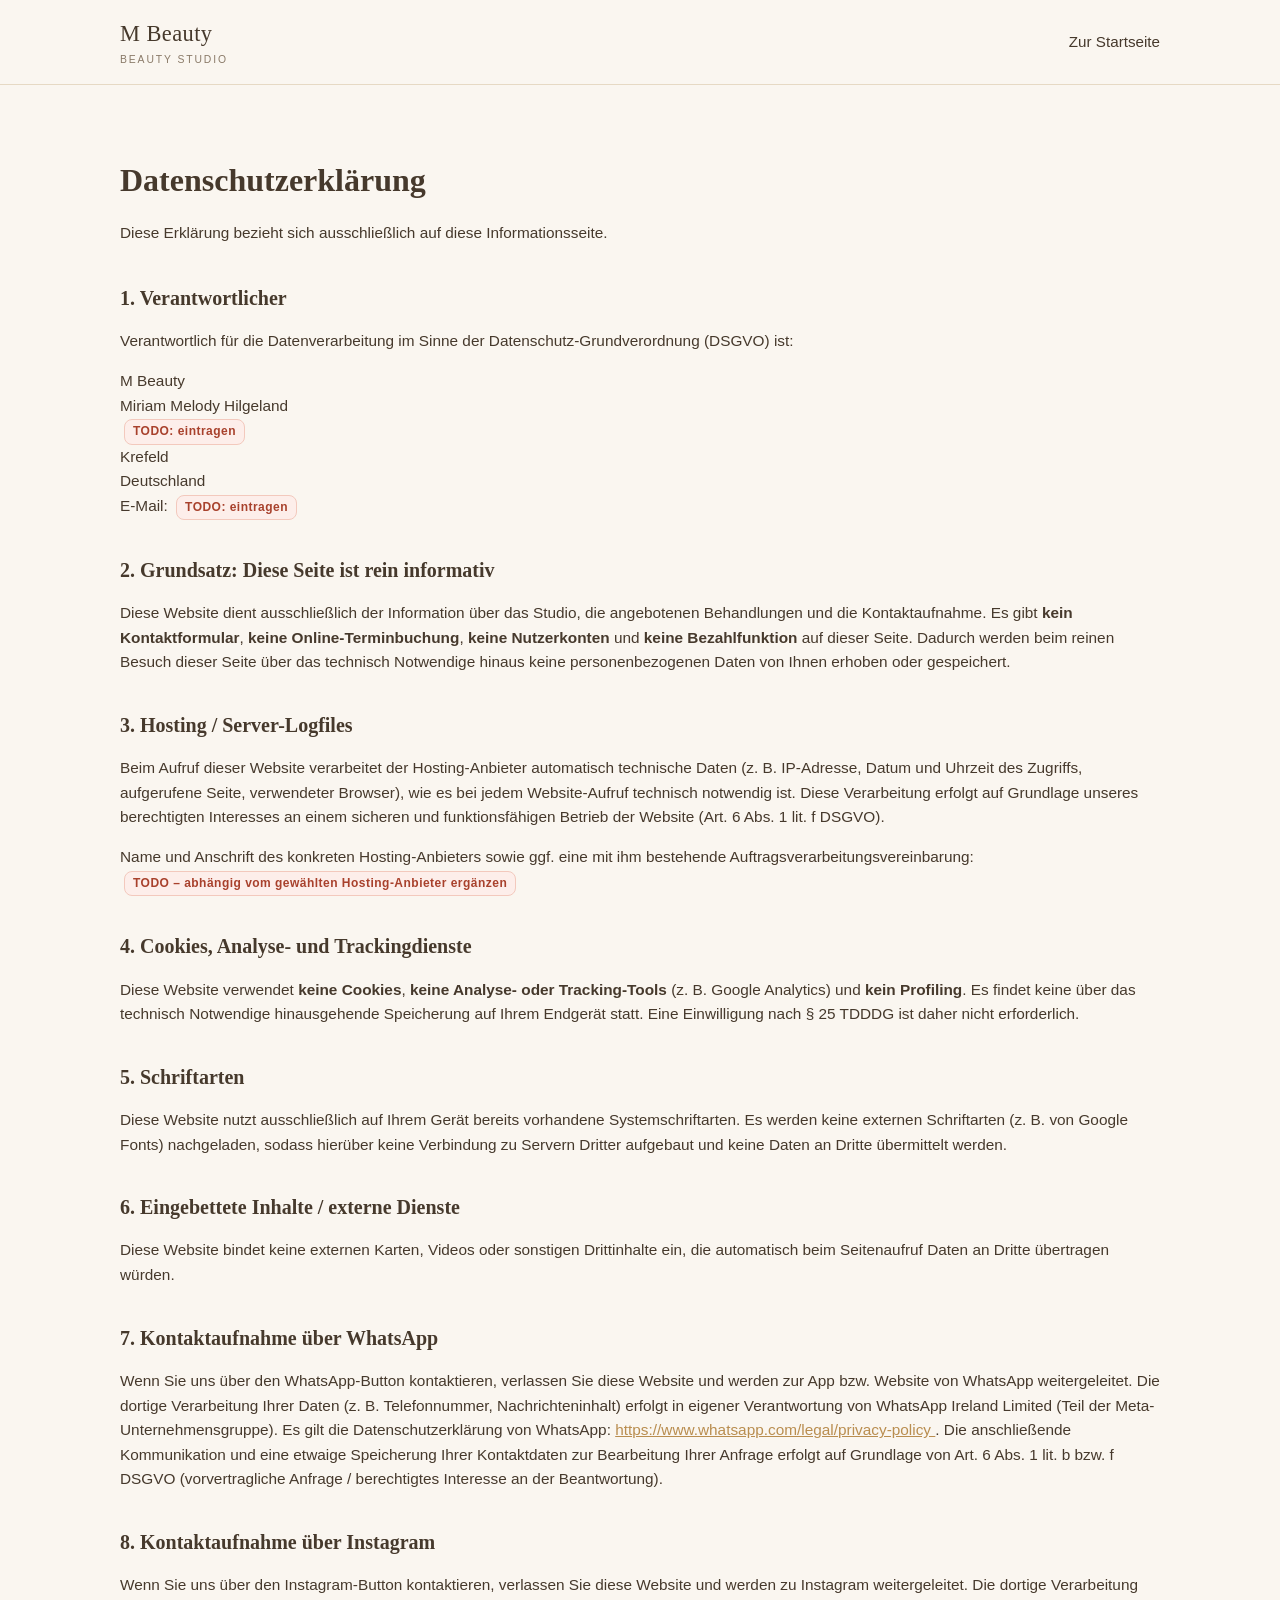
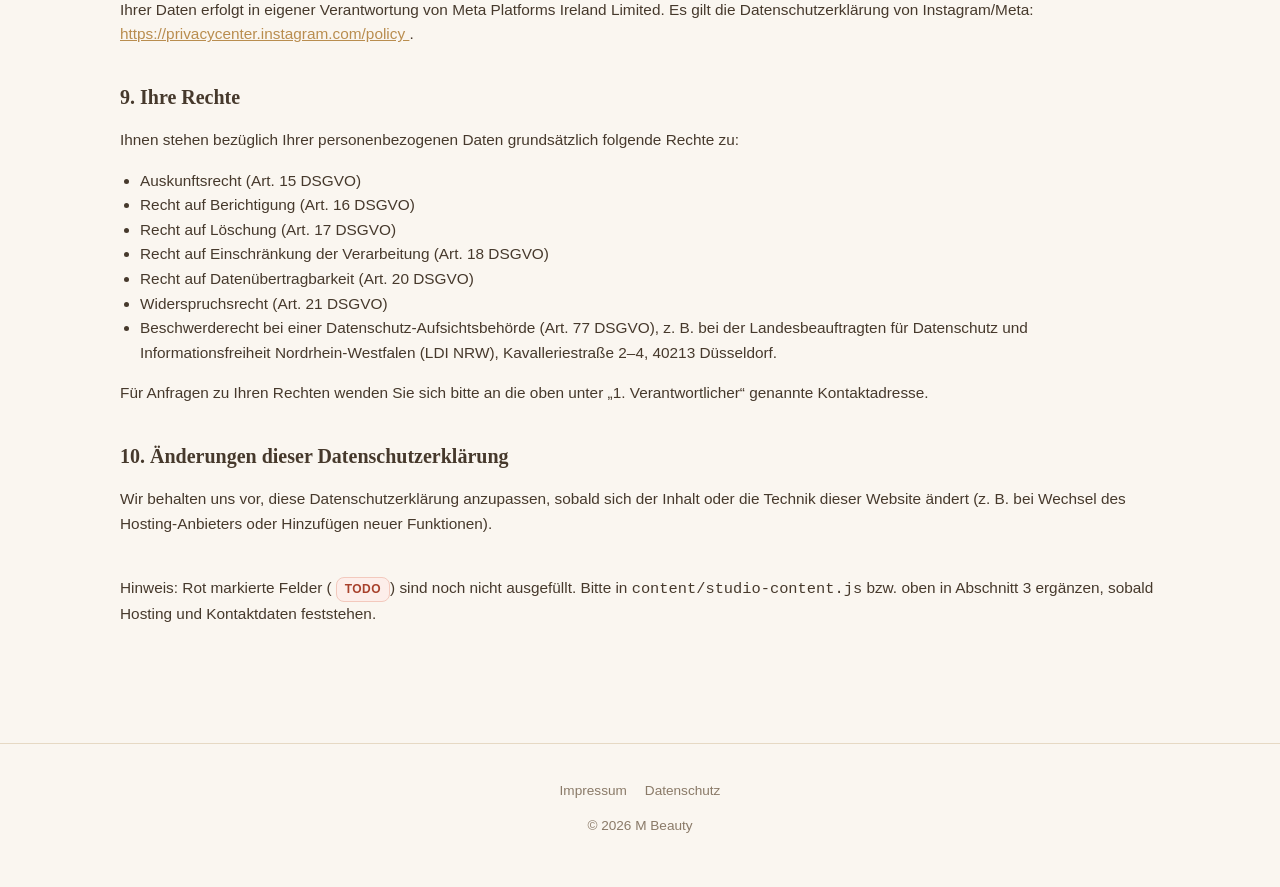
==== website/datenschutz.html @ 65e5f751 "Add standalone M Beauty information website Static, dependency-free HTML/CSS/JS site under website/:" ====
<!doctype html>
<html lang="de">
  <head>
    <meta charset="UTF-8" />
    <meta name="viewport" content="width=device-width, initial-scale=1" />
    <link
      rel="icon"
      href="data:image/svg+xml,%3Csvg xmlns='http://www.w3.org/2000/svg' viewBox='0 0 64 64'%3E%3Crect width='64' height='64' rx='14' fill='%23FAF6F0'/%3E%3Ctext x='32' y='45' font-family='Georgia,serif' font-size='36' text-anchor='middle' fill='%23B98D4F'%3EM%3C/text%3E%3C/svg%3E"
    />
    <title>Datenschutz – {{studio_name}}</title>
    <meta name="robots" content="index, follow" />
    <link rel="stylesheet" href="css/style.css" />
  </head>
  <body>
    <header class="site-header">
      <nav class="nav container">
        <a href="index.html#top" class="brand">
          <span data-studio-name>M Beauty</span>
          <span class="brand-slogan" data-studio-slogan>Beauty Studio</span>
        </a>
        <ul
          class="nav-links"
          style="display: flex; position: static; border: none; padding: 0"
        >
          <li><a href="index.html">Zur Startseite</a></li>
        </ul>
      </nav>
    </header>

    <main class="legal-page container">
      <h1>Datenschutzerklärung</h1>
      <p class="legal-updated">
        Diese Erklärung bezieht sich ausschließlich auf diese Informationsseite.
      </p>

      <h2>1. Verantwortlicher</h2>
      <p>
        Verantwortlich für die Datenverarbeitung im Sinne der
        Datenschutz-Grundverordnung (DSGVO) ist:
      </p>
      <p>
        <span data-legal-studio-name>M Beauty</span><br />
        <span data-legal-owner>Miriam Melody Hilgeland</span><br />
        <span data-legal-address-line1></span><br />
        <span data-legal-address-line2></span><br />
        <span data-legal-country>Deutschland</span><br />
        E-Mail: <a data-legal-email-link href="#">—</a>
      </p>

      <h2>2. Grundsatz: Diese Seite ist rein informativ</h2>
      <p>
        Diese Website dient ausschließlich der Information über das Studio, die
        angebotenen Behandlungen und die Kontaktaufnahme. Es gibt
        <strong>kein Kontaktformular</strong>,
        <strong>keine Online-Terminbuchung</strong>,
        <strong>keine Nutzerkonten</strong> und
        <strong>keine Bezahlfunktion</strong> auf dieser Seite. Dadurch werden
        beim reinen Besuch dieser Seite über das technisch Notwendige hinaus
        keine personenbezogenen Daten von Ihnen erhoben oder gespeichert.
      </p>

      <h2>3. Hosting / Server-Logfiles</h2>
      <p>
        Beim Aufruf dieser Website verarbeitet der Hosting-Anbieter automatisch
        technische Daten (z. B. IP-Adresse, Datum und Uhrzeit des Zugriffs,
        aufgerufene Seite, verwendeter Browser), wie es bei jedem Website-Aufruf
        technisch notwendig ist. Diese Verarbeitung erfolgt auf Grundlage
        unseres berechtigten Interesses an einem sicheren und funktionsfähigen
        Betrieb der Website (Art. 6 Abs. 1 lit. f DSGVO).
      </p>
      <p>
        Name und Anschrift des konkreten Hosting-Anbieters sowie ggf. eine mit
        ihm bestehende Auftragsverarbeitungsvereinbarung:
        <span class="todo-flag"
          >TODO – abhängig vom gewählten Hosting-Anbieter ergänzen</span
        >
      </p>

      <h2>4. Cookies, Analyse- und Trackingdienste</h2>
      <p>
        Diese Website verwendet <strong>keine Cookies</strong>,
        <strong>keine Analyse- oder Tracking-Tools</strong> (z. B. Google
        Analytics) und <strong>kein Profiling</strong>. Es findet keine über das
        technisch Notwendige hinausgehende Speicherung auf Ihrem Endgerät statt.
        Eine Einwilligung nach § 25 TDDDG ist daher nicht erforderlich.
      </p>

      <h2>5. Schriftarten</h2>
      <p>
        Diese Website nutzt ausschließlich auf Ihrem Gerät bereits vorhandene
        Systemschriftarten. Es werden keine externen Schriftarten (z. B. von
        Google Fonts) nachgeladen, sodass hierüber keine Verbindung zu Servern
        Dritter aufgebaut und keine Daten an Dritte übermittelt werden.
      </p>

      <h2>6. Eingebettete Inhalte / externe Dienste</h2>
      <p>
        Diese Website bindet keine externen Karten, Videos oder sonstigen
        Drittinhalte ein, die automatisch beim Seitenaufruf Daten an Dritte
        übertragen würden.
      </p>

      <h2>7. Kontaktaufnahme über WhatsApp</h2>
      <p>
        Wenn Sie uns über den WhatsApp-Button kontaktieren, verlassen Sie diese
        Website und werden zur App bzw. Website von WhatsApp weitergeleitet. Die
        dortige Verarbeitung Ihrer Daten (z. B. Telefonnummer,
        Nachrichteninhalt) erfolgt in eigener Verantwortung von WhatsApp Ireland
        Limited (Teil der Meta-Unternehmensgruppe). Es gilt die
        Datenschutzerklärung von WhatsApp:
        <a
          href="https://www.whatsapp.com/legal/privacy-policy"
          target="_blank"
          rel="noreferrer"
        >
          https://www.whatsapp.com/legal/privacy-policy </a
        >. Die anschließende Kommunikation und eine etwaige Speicherung Ihrer
        Kontaktdaten zur Bearbeitung Ihrer Anfrage erfolgt auf Grundlage von
        Art. 6 Abs. 1 lit. b bzw. f DSGVO (vorvertragliche Anfrage /
        berechtigtes Interesse an der Beantwortung).
      </p>

      <h2>8. Kontaktaufnahme über Instagram</h2>
      <p>
        Wenn Sie uns über den Instagram-Button kontaktieren, verlassen Sie diese
        Website und werden zu Instagram weitergeleitet. Die dortige Verarbeitung
        Ihrer Daten erfolgt in eigener Verantwortung von Meta Platforms Ireland
        Limited. Es gilt die Datenschutzerklärung von Instagram/Meta:
        <a
          href="https://privacycenter.instagram.com/policy"
          target="_blank"
          rel="noreferrer"
        >
          https://privacycenter.instagram.com/policy </a
        >.
      </p>

      <h2>9. Ihre Rechte</h2>
      <p>
        Ihnen stehen bezüglich Ihrer personenbezogenen Daten grundsätzlich
        folgende Rechte zu:
      </p>
      <ul>
        <li>Auskunftsrecht (Art. 15 DSGVO)</li>
        <li>Recht auf Berichtigung (Art. 16 DSGVO)</li>
        <li>Recht auf Löschung (Art. 17 DSGVO)</li>
        <li>Recht auf Einschränkung der Verarbeitung (Art. 18 DSGVO)</li>
        <li>Recht auf Datenübertragbarkeit (Art. 20 DSGVO)</li>
        <li>Widerspruchsrecht (Art. 21 DSGVO)</li>
        <li>
          Beschwerderecht bei einer Datenschutz-Aufsichtsbehörde (Art. 77
          DSGVO), z. B. bei der Landesbeauftragten für Datenschutz und
          Informationsfreiheit Nordrhein-Westfalen (LDI NRW), Kavalleriestraße
          2–4, 40213 Düsseldorf.
        </li>
      </ul>
      <p>
        Für Anfragen zu Ihren Rechten wenden Sie sich bitte an die oben unter
        „1. Verantwortlicher“ genannte Kontaktadresse.
      </p>

      <h2>10. Änderungen dieser Datenschutzerklärung</h2>
      <p>
        Wir behalten uns vor, diese Datenschutzerklärung anzupassen, sobald sich
        der Inhalt oder die Technik dieser Website ändert (z. B. bei Wechsel des
        Hosting-Anbieters oder Hinzufügen neuer Funktionen).
      </p>

      <p class="legal-updated" style="margin-top: 40px">
        Hinweis: Rot markierte Felder (<span class="todo-flag">TODO</span>) sind
        noch nicht ausgefüllt. Bitte in
        <code>content/studio-content.js</code> bzw. oben in Abschnitt 3
        ergänzen, sobald Hosting und Kontaktdaten feststehen.
      </p>
    </main>

    <footer class="site-footer">
      <div class="container">
        <div class="footer-links">
          <a href="impressum.html">Impressum</a>
          <a href="datenschutz.html">Datenschutz</a>
        </div>
        <p>
          &copy; <span data-year>2026</span>
          <span data-studio-name>M Beauty</span>
        </p>
      </div>
    </footer>

    <script src="content/studio-content.js"></script>
    <script src="js/legal.js"></script>
  </body>
</html>
---- website/css/style.css ----
/* =================================================================
   M Beauty – Stylesheet
   Farbwelt: Soft Luxury – Beige, Sand, Kaschmir, Ivory, Eiche,
   dezentes Champagne/Roségold, sehr sparsames Soft Sea Blue.
   Keine externen Schriftarten (Datenschutz: keine Google Fonts).
   ================================================================= */

[hidden] {
  display: none !important;
}

:root {
  --color-bg: #faf6f0; /* Ivory / Warm White */
  --color-bg-alt: #f2e9dc; /* Sand */
  --color-card: #ffffff;
  --color-text: #46392c; /* Eiche (dunkles Holzbraun) */
  --color-text-muted: #8a7a68;
  --color-border: #e6d9c4;
  --color-accent: #b98d4f; /* Champagne / dezentes Gold */
  --color-accent-soft: #e9dcc4; /* Kaschmir */
  --color-rose: #c9a3a0; /* dezentes Roségold / Dusty Rose */
  --color-seablue: #a7c2c6; /* sehr dezentes Soft Sea Blue */
  --color-whatsapp: #3fa16d;
  --font-heading:
    Georgia, "Iowan Old Style", "Palatino Linotype", "Times New Roman", serif;
  --font-body:
    -apple-system, BlinkMacSystemFont, "Segoe UI", Roboto, "Helvetica Neue",
    Arial, sans-serif;
  --radius: 14px;
  --shadow: 0 10px 30px rgba(70, 57, 44, 0.08);
}

* {
  box-sizing: border-box;
}

html {
  scroll-behavior: smooth;
}

body {
  margin: 0;
  background: var(--color-bg);
  color: var(--color-text);
  font-family: var(--font-body);
  line-height: 1.6;
  -webkit-font-smoothing: antialiased;
}

img {
  max-width: 100%;
  display: block;
}

a {
  color: var(--color-accent);
}

.container {
  max-width: 1040px;
  margin: 0 auto;
  padding: 0 20px;
}

/* ---------- Header / Nav ---------- */
.site-header {
  position: sticky;
  top: 0;
  z-index: 50;
  background: rgba(250, 246, 240, 0.92);
  backdrop-filter: saturate(140%) blur(6px);
  border-bottom: 1px solid var(--color-border);
}

.nav {
  display: flex;
  align-items: center;
  justify-content: space-between;
  padding: 16px 0;
}

.brand {
  font-family: var(--font-heading);
  font-size: 1.4rem;
  letter-spacing: 0.02em;
  color: var(--color-text);
  text-decoration: none;
}

.brand-slogan {
  display: block;
  font-family: var(--font-body);
  font-size: 0.65rem;
  letter-spacing: 0.18em;
  text-transform: uppercase;
  color: var(--color-text-muted);
}

.nav-links {
  display: flex;
  gap: 28px;
  list-style: none;
  margin: 0;
  padding: 0;
}

.nav-links a {
  color: var(--color-text);
  text-decoration: none;
  font-size: 0.95rem;
}

.nav-links a:hover {
  color: var(--color-accent);
}

.nav-toggle {
  display: none;
  background: none;
  border: 1px solid var(--color-border);
  border-radius: 8px;
  padding: 8px 10px;
  font-size: 1.1rem;
  cursor: pointer;
  color: var(--color-text);
}

/* ---------- Hero ---------- */
.hero {
  padding: 72px 0 56px;
  text-align: center;
}

.hero-eyebrow {
  font-size: 0.75rem;
  letter-spacing: 0.24em;
  text-transform: uppercase;
  color: var(--color-accent);
  margin-bottom: 14px;
}

.hero h1 {
  font-family: var(--font-heading);
  font-weight: 500;
  font-size: clamp(2.2rem, 5vw, 3.4rem);
  margin: 0 0 18px;
  color: var(--color-text);
}

.hero p {
  max-width: 620px;
  margin: 0 auto 32px;
  color: var(--color-text-muted);
  font-size: 1.05rem;
}

.hero-actions {
  display: flex;
  gap: 14px;
  justify-content: center;
  flex-wrap: wrap;
}

/* ---------- Buttons ---------- */
.btn {
  display: inline-flex;
  align-items: center;
  gap: 8px;
  padding: 13px 26px;
  border-radius: 999px;
  text-decoration: none;
  font-size: 0.95rem;
  font-weight: 600;
  border: 1px solid transparent;
  cursor: pointer;
  transition:
    transform 0.15s ease,
    box-shadow 0.15s ease;
}

.btn:hover {
  transform: translateY(-1px);
}

.btn-whatsapp {
  background: var(--color-whatsapp);
  color: #fff;
}

.btn-instagram {
  background: linear-gradient(135deg, #f5d3a5, #c9a3a0 55%, #a7c2c6);
  color: #3a2f26;
}

.btn-outline {
  background: transparent;
  border-color: var(--color-border);
  color: var(--color-text);
}

/* ---------- Sections ---------- */
section {
  padding: 64px 0;
}

.section-alt {
  background: var(--color-bg-alt);
}

.section-header {
  text-align: center;
  max-width: 640px;
  margin: 0 auto 44px;
}

.section-eyebrow {
  font-size: 0.72rem;
  letter-spacing: 0.22em;
  text-transform: uppercase;
  color: var(--color-accent);
  margin-bottom: 10px;
}

.section-header h2 {
  font-family: var(--font-heading);
  font-weight: 500;
  font-size: clamp(1.7rem, 3.2vw, 2.3rem);
  margin: 0 0 12px;
}

.section-header p {
  color: var(--color-text-muted);
  margin: 0;
}

/* ---------- About ---------- */
.about {
  display: grid;
  grid-template-columns: 1fr;
  gap: 32px;
  align-items: center;
}

.about-card {
  background: var(--color-card);
  border: 1px solid var(--color-border);
  border-radius: var(--radius);
  padding: 34px;
  box-shadow: var(--shadow);
}

.about-card h3 {
  font-family: var(--font-heading);
  font-size: 1.5rem;
  margin: 0 0 6px;
  font-weight: 500;
}

.about-role {
  color: var(--color-accent);
  font-size: 0.85rem;
  letter-spacing: 0.06em;
  text-transform: uppercase;
  margin-bottom: 18px;
}

/* ---------- Treatment categories ---------- */
.category {
  margin-bottom: 52px;
}

.category:last-child {
  margin-bottom: 0;
}

.category-title {
  font-family: var(--font-heading);
  font-size: 1.5rem;
  font-weight: 500;
  margin: 0 0 22px;
  padding-bottom: 10px;
  border-bottom: 1px solid var(--color-border);
}

.treatment-grid {
  display: grid;
  grid-template-columns: repeat(auto-fill, minmax(280px, 1fr));
  gap: 22px;
}

.treatment-card {
  background: var(--color-card);
  border: 1px solid var(--color-border);
  border-radius: var(--radius);
  padding: 26px;
  box-shadow: var(--shadow);
  display: flex;
  flex-direction: column;
  gap: 10px;
}

.treatment-card h4 {
  font-family: var(--font-heading);
  font-size: 1.15rem;
  font-weight: 500;
  margin: 0;
  color: var(--color-text);
}

.treatment-meta {
  display: flex;
  gap: 12px;
  flex-wrap: wrap;
  font-size: 0.85rem;
}

.pill {
  display: inline-block;
  padding: 4px 12px;
  border-radius: 999px;
  background: var(--color-accent-soft);
  color: #5a4626;
  font-size: 0.78rem;
  font-weight: 600;
}

.pill-duration {
  background: transparent;
  border: 1px solid var(--color-border);
  color: var(--color-text-muted);
}

.treatment-desc {
  color: var(--color-text-muted);
  font-size: 0.92rem;
  margin: 0;
}

.treatment-suitable {
  font-size: 0.82rem;
  color: var(--color-text-muted);
  margin-top: auto;
  padding-top: 8px;
  border-top: 1px dashed var(--color-border);
}

.treatment-suitable strong {
  color: var(--color-text);
}

.notice-box {
  background: var(--color-card);
  border: 1px dashed var(--color-border);
  border-radius: var(--radius);
  padding: 22px 26px;
  color: var(--color-text-muted);
  font-size: 0.92rem;
  text-align: center;
}

/* ---------- Contact ---------- */
.contact-grid {
  display: grid;
  grid-template-columns: 1fr;
  gap: 20px;
  max-width: 640px;
  margin: 0 auto;
}

.contact-card {
  background: var(--color-card);
  border: 1px solid var(--color-border);
  border-radius: var(--radius);
  padding: 28px;
  box-shadow: var(--shadow);
  text-align: center;
}

.contact-card p {
  color: var(--color-text-muted);
  margin: 0 0 18px;
}

.opening-hours {
  margin-top: 14px;
  list-style: none;
  padding: 0;
  color: var(--color-text-muted);
  font-size: 0.92rem;
}

.opening-hours li {
  display: flex;
  justify-content: space-between;
  padding: 6px 0;
  border-bottom: 1px solid var(--color-border);
}

.opening-hours li:last-child {
  border-bottom: none;
}

/* ---------- Footer ---------- */
.site-footer {
  border-top: 1px solid var(--color-border);
  padding: 36px 0;
  text-align: center;
  color: var(--color-text-muted);
  font-size: 0.85rem;
}

.footer-links {
  display: flex;
  gap: 18px;
  justify-content: center;
  flex-wrap: wrap;
  margin-bottom: 12px;
}

.footer-links a {
  color: var(--color-text-muted);
  text-decoration: none;
}

.footer-links a:hover {
  color: var(--color-accent);
}

/* ---------- Sticky contact bar (mobile) ---------- */
.sticky-contact {
  position: fixed;
  bottom: 0;
  left: 0;
  right: 0;
  z-index: 60;
  display: none;
  gap: 10px;
  padding: 10px 14px calc(10px + env(safe-area-inset-bottom));
  background: rgba(250, 246, 240, 0.96);
  border-top: 1px solid var(--color-border);
  backdrop-filter: blur(6px);
}

.sticky-contact .btn {
  flex: 1;
  justify-content: center;
  padding: 12px 14px;
}

/* ---------- Legal pages ---------- */
.legal-page {
  padding: 48px 0 80px;
}

.legal-page h1 {
  font-family: var(--font-heading);
  font-size: 2rem;
  margin-bottom: 8px;
}

.legal-updated {
  color: var(--color-text-muted);
  font-size: 0.85rem;
  margin-bottom: 36px;
}

.legal-page h2 {
  font-family: var(--font-heading);
  font-size: 1.25rem;
  margin-top: 34px;
  margin-bottom: 10px;
}

.legal-page p,
.legal-page li {
  color: var(--color-text);
  font-size: 0.96rem;
}

.legal-page ul {
  padding-left: 20px;
}

.todo-flag {
  display: inline-block;
  background: #fdeeea;
  color: #a8412c;
  border: 1px solid #f3c9bd;
  border-radius: 8px;
  padding: 2px 8px;
  font-size: 0.75rem;
  font-weight: 700;
  letter-spacing: 0.04em;
  margin-left: 4px;
}

/* ---------- Responsive ---------- */
@media (min-width: 720px) {
  .about {
    grid-template-columns: 1.1fr 1fr;
  }
}

@media (max-width: 720px) {
  .nav-links {
    position: absolute;
    top: 100%;
    left: 0;
    right: 0;
    background: var(--color-bg);
    border-bottom: 1px solid var(--color-border);
    flex-direction: column;
    align-items: center;
    padding: 18px 0;
    display: none;
    gap: 18px;
  }

  .nav-links.open {
    display: flex;
  }

  .nav-toggle {
    display: inline-flex;
  }

  .sticky-contact {
    display: flex;
  }

  body.has-sticky-contact {
    padding-bottom: 76px;
  }
}

/* ---------- Dark mode ---------- */
@media (prefers-color-scheme: dark) {
  :root {
    --color-bg: #1d1712;
    --color-bg-alt: #241c15;
    --color-card: #2a2119;
    --color-text: #f1e6d8;
    --color-text-muted: #b8a894;
    --color-border: #3c3025;
    --color-accent: #d8b077;
    --color-accent-soft: #4a3a26;
  }

  .site-header {
    background: rgba(29, 23, 18, 0.92);
  }

  .todo-flag {
    background: #3a231d;
    color: #f3a68f;
    border-color: #5a2f26;
  }
}
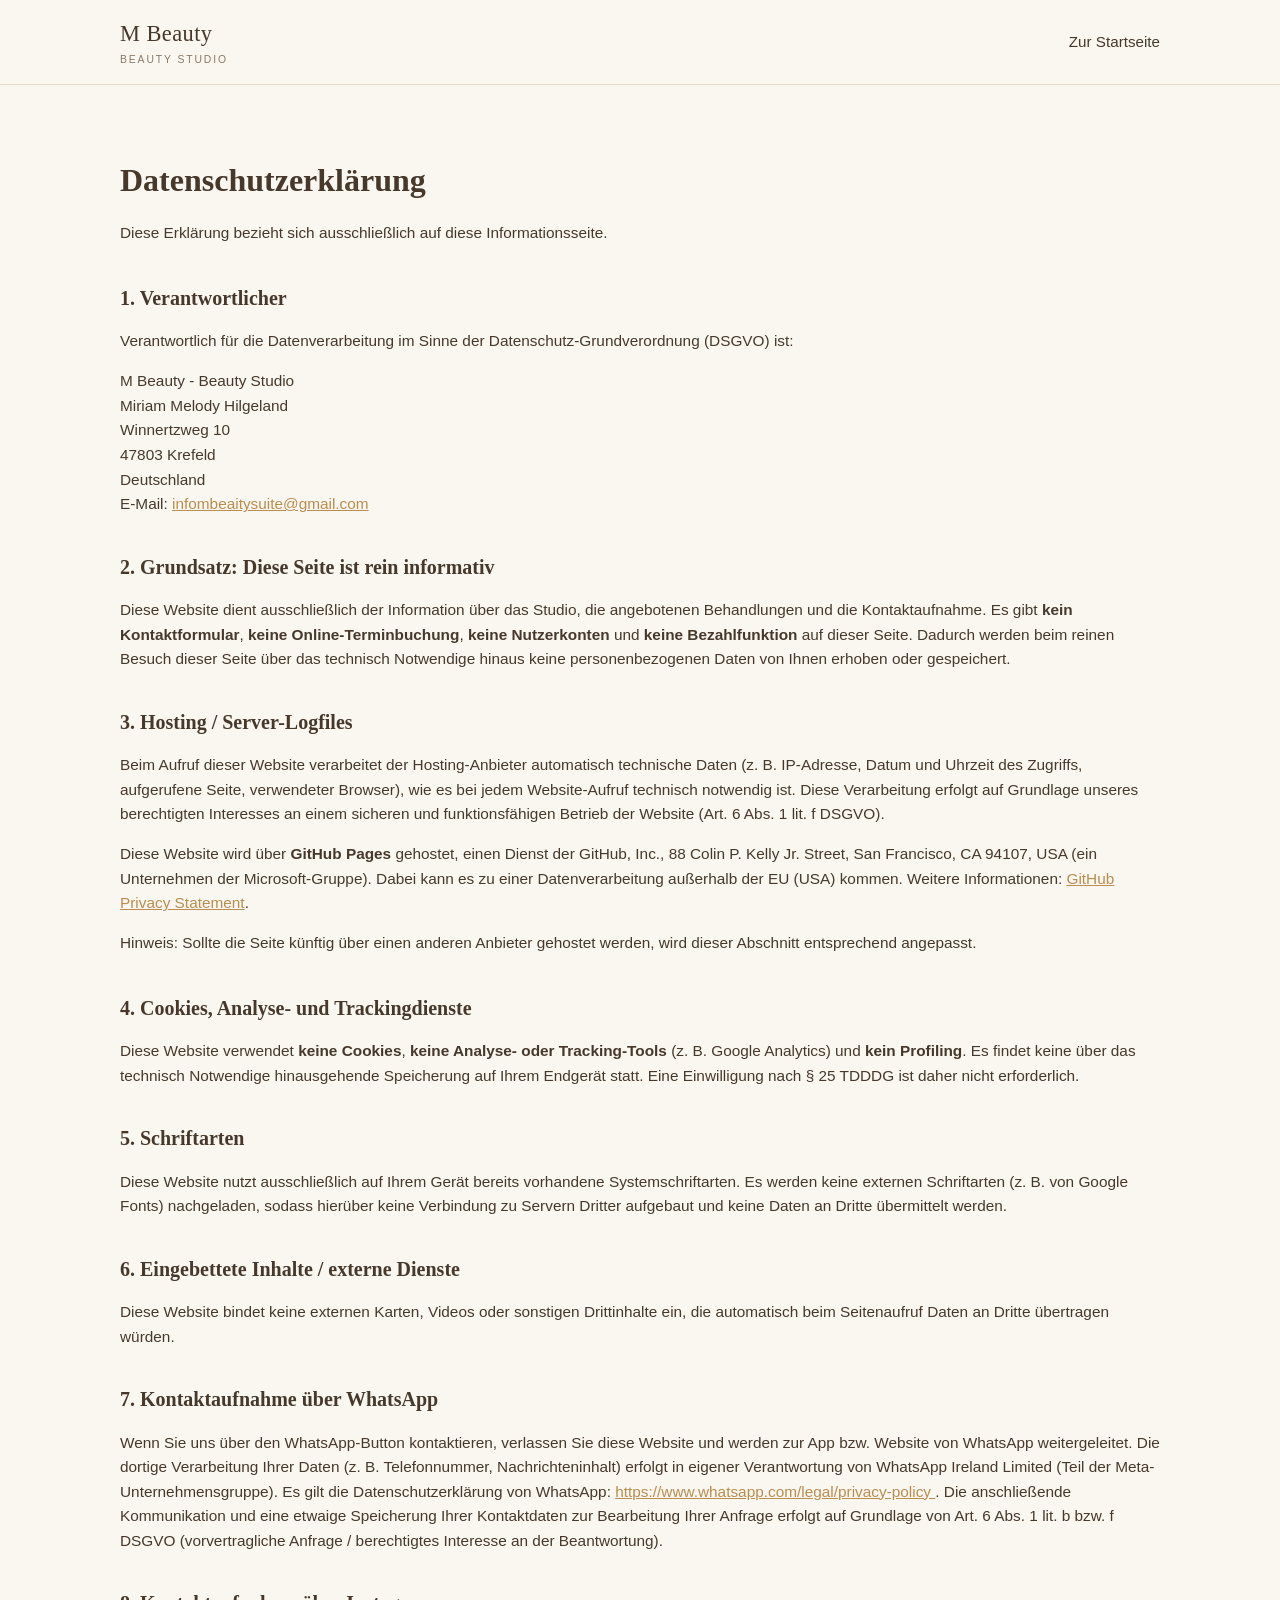
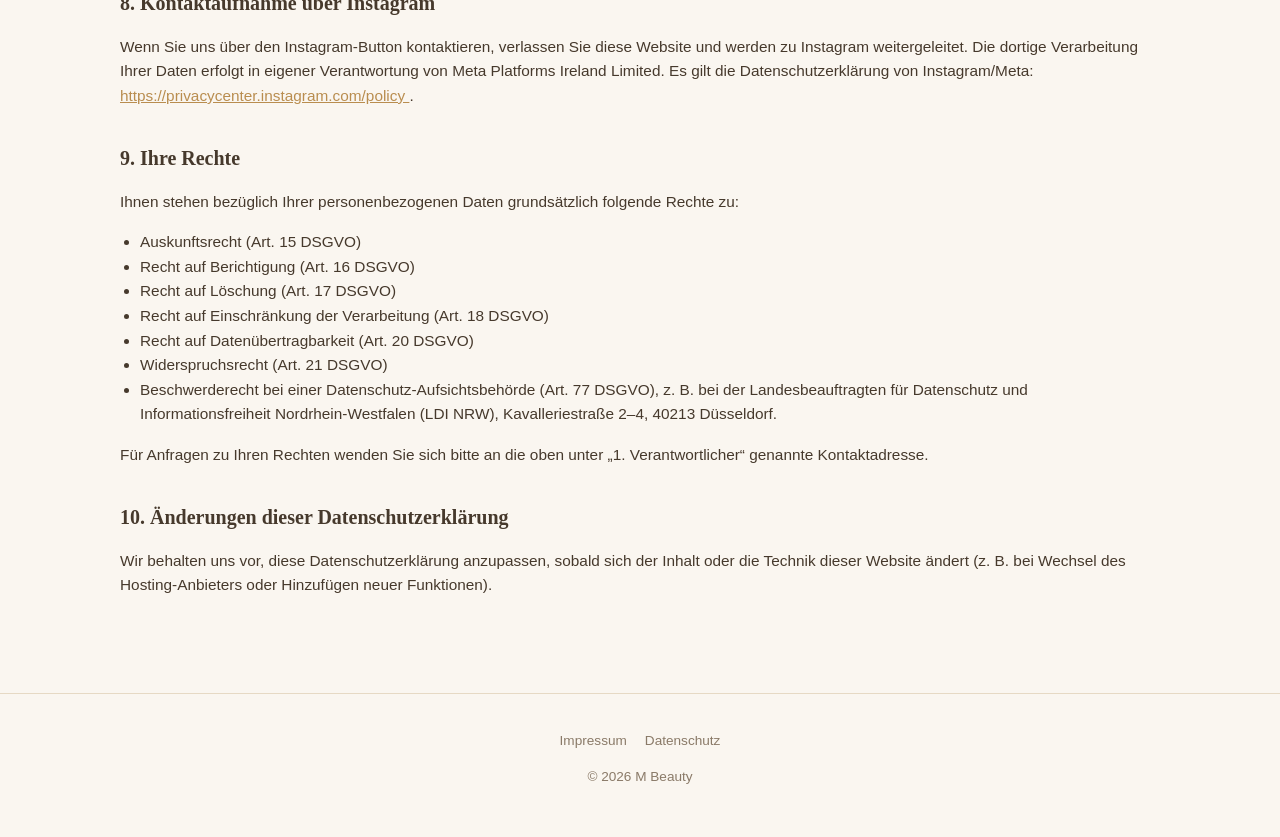
==== commit 78005b14: "Fill in confirmed studio data and expand treatment catalog Adds the real business details the owner " ====
--- a/website/datenschutz.html
+++ b/website/datenschutz.html
@@ -69,11 +69,21 @@
         Betrieb der Website (Art. 6 Abs. 1 lit. f DSGVO).
       </p>
       <p>
-        Name und Anschrift des konkreten Hosting-Anbieters sowie ggf. eine mit
-        ihm bestehende Auftragsverarbeitungsvereinbarung:
-        <span class="todo-flag"
-          >TODO – abhängig vom gewählten Hosting-Anbieter ergänzen</span
-        >
+        Diese Website wird über <strong>GitHub Pages</strong> gehostet, einen
+        Dienst der GitHub, Inc., 88 Colin P. Kelly Jr. Street, San Francisco, CA
+        94107, USA (ein Unternehmen der Microsoft-Gruppe). Dabei kann es zu
+        einer Datenverarbeitung außerhalb der EU (USA) kommen. Weitere
+        Informationen:
+        <a
+          href="https://docs.github.com/site-policy/privacy-policies/github-general-privacy-statement"
+          target="_blank"
+          rel="noreferrer"
+          >GitHub Privacy Statement</a
+        >.
+      </p>
+      <p class="legal-updated">
+        Hinweis: Sollte die Seite künftig über einen anderen Anbieter gehostet
+        werden, wird dieser Abschnitt entsprechend angepasst.
       </p>
 
       <h2>4. Cookies, Analyse- und Trackingdienste</h2>
@@ -166,7 +176,7 @@
         Hosting-Anbieters oder Hinzufügen neuer Funktionen).
       </p>
 
-      <p class="legal-updated" style="margin-top: 40px">
+      <p class="legal-updated" style="margin-top: 40px" data-todo-legend hidden>
         Hinweis: Rot markierte Felder (<span class="todo-flag">TODO</span>) sind
         noch nicht ausgefüllt. Bitte in
         <code>content/studio-content.js</code> bzw. oben in Abschnitt 3
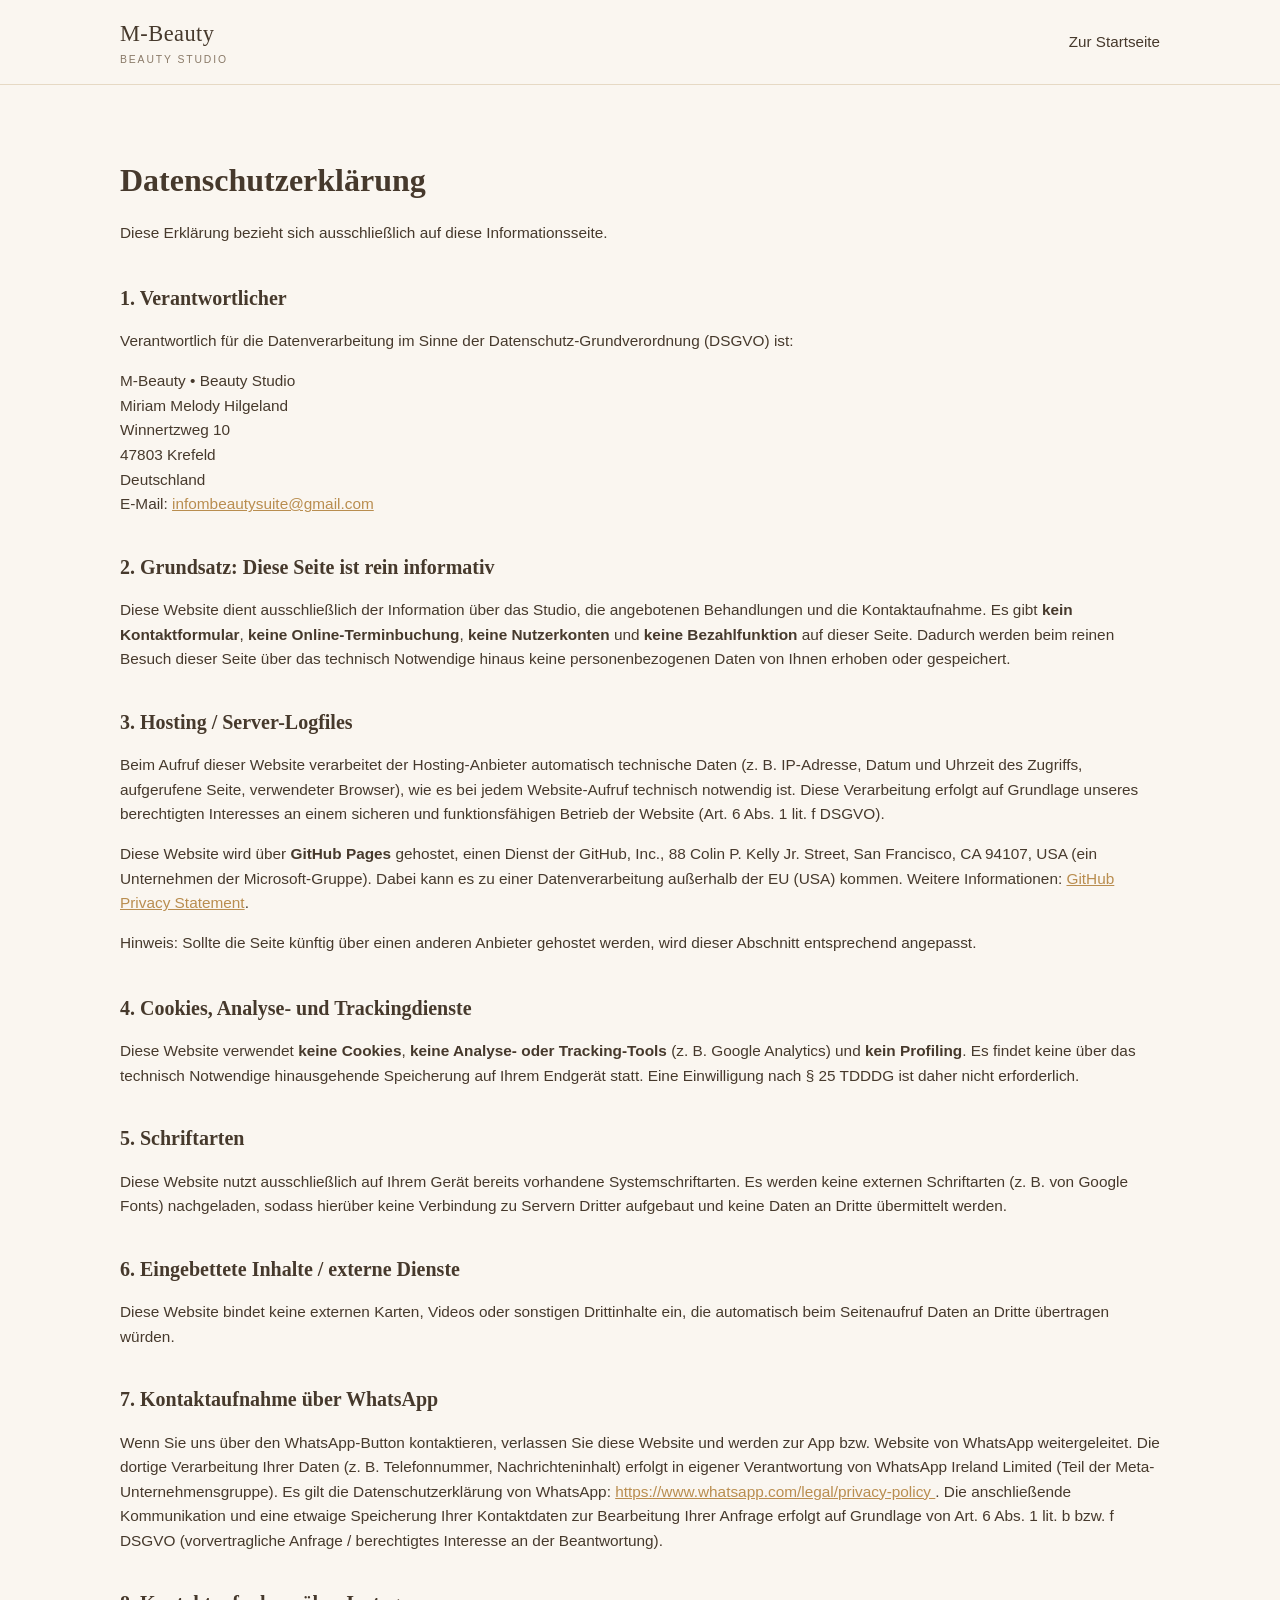
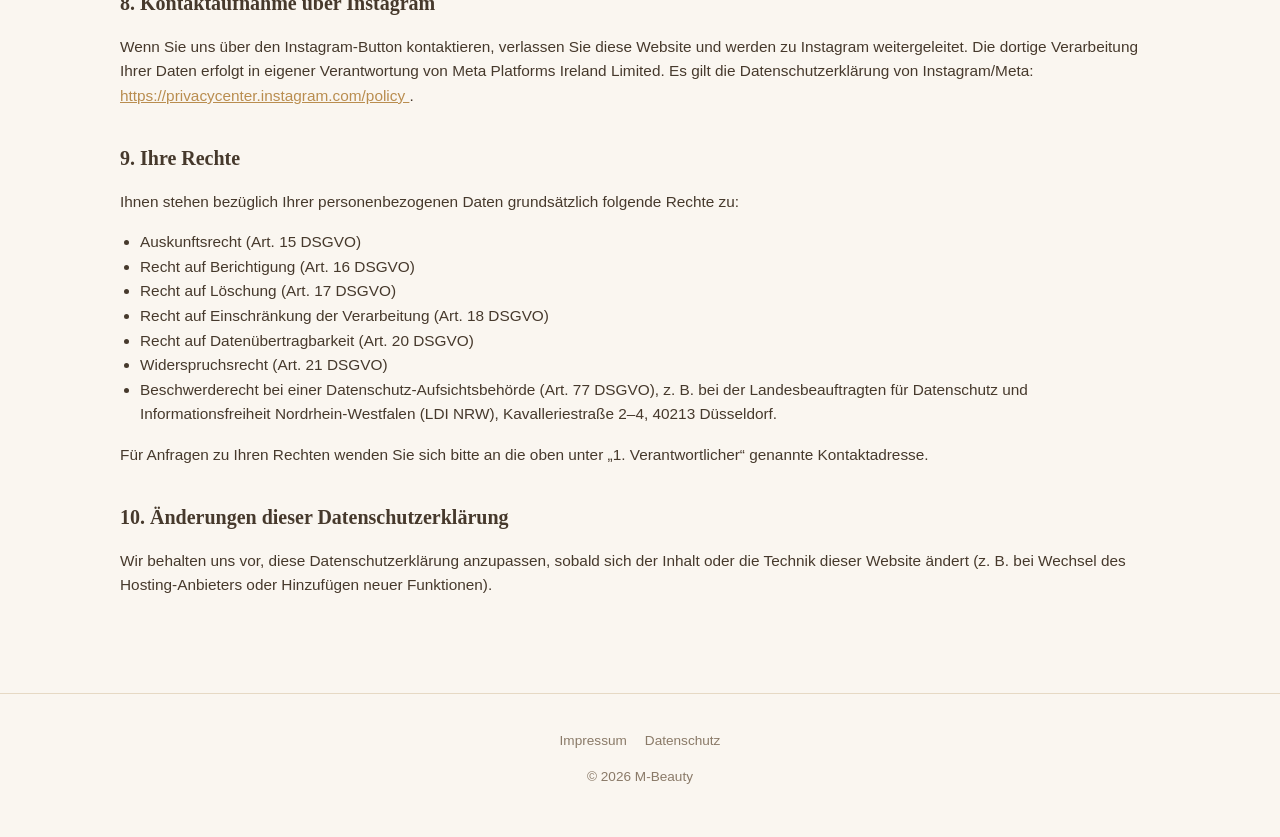
==== commit 62ffb66e: "SEO: einheitlicher Name, FAQ-Bereich, strukturierte Daten Angleicht den angezeigten Studionamen auf " ====
--- a/website/datenschutz.html
+++ b/website/datenschutz.html
@@ -7,7 +7,7 @@
       rel="icon"
       href="data:image/svg+xml,%3Csvg xmlns='http://www.w3.org/2000/svg' viewBox='0 0 64 64'%3E%3Crect width='64' height='64' rx='14' fill='%23FAF6F0'/%3E%3Ctext x='32' y='45' font-family='Georgia,serif' font-size='36' text-anchor='middle' fill='%23B98D4F'%3EM%3C/text%3E%3C/svg%3E"
     />
-    <title>Datenschutz – {{studio_name}}</title>
+    <title>Datenschutz – M-Beauty • Beauty Studio</title>
     <meta name="robots" content="index, follow" />
     <link rel="stylesheet" href="css/style.css" />
   </head>
@@ -15,7 +15,7 @@
     <header class="site-header">
       <nav class="nav container">
         <a href="index.html#top" class="brand">
-          <span data-studio-name>M Beauty</span>
+          <span data-studio-name>M-Beauty</span>
           <span class="brand-slogan" data-studio-slogan>Beauty Studio</span>
         </a>
         <ul
@@ -39,7 +39,7 @@
         Datenschutz-Grundverordnung (DSGVO) ist:
       </p>
       <p>
-        <span data-legal-studio-name>M Beauty</span><br />
+        <span data-legal-studio-name>M-Beauty</span><br />
         <span data-legal-owner>Miriam Melody Hilgeland</span><br />
         <span data-legal-address-line1></span><br />
         <span data-legal-address-line2></span><br />
@@ -192,7 +192,7 @@
         </div>
         <p>
           &copy; <span data-year>2026</span>
-          <span data-studio-name>M Beauty</span>
+          <span data-studio-name>M-Beauty</span>
         </p>
       </div>
     </footer>
--- a/website/css/style.css
+++ b/website/css/style.css
@@ -1,7 +1,6 @@
 /* =================================================================
    M Beauty – Stylesheet
-   Farbwelt: Soft Luxury – Beige, Sand, Kaschmir, Ivory, Eiche,
-   dezentes Champagne/Roségold, sehr sparsames Soft Sea Blue.
+   Farbwelt: Soft Luxury – Beige, Leinen/Sand, Gold, Eiche.
    Keine externen Schriftarten (Datenschutz: keine Google Fonts).
    ================================================================= */
 
@@ -11,16 +10,17 @@
 
 :root {
   --color-bg: #faf6f0; /* Ivory / Warm White */
-  --color-bg-alt: #f2e9dc; /* Sand */
+  --color-bg-alt: #f2e9dc; /* Sand / Leinen */
   --color-card: #ffffff;
   --color-text: #46392c; /* Eiche (dunkles Holzbraun) */
   --color-text-muted: #8a7a68;
   --color-border: #e6d9c4;
-  --color-accent: #b98d4f; /* Champagne / dezentes Gold */
+  --color-accent: #b98d4f; /* Champagne / Gold */
   --color-accent-soft: #e9dcc4; /* Kaschmir */
   --color-rose: #c9a3a0; /* dezentes Roségold / Dusty Rose */
-  --color-seablue: #a7c2c6; /* sehr dezentes Soft Sea Blue */
+  --color-seablue: #4f9b96; /* dezenter Akzent (z. B. Musik-Button aktiv) */
   --color-whatsapp: #3fa16d;
+  --color-savings: #256644; /* Ersparnis-Hinweis, WCAG-geprüft auf allen Kartenhintergründen */
   --font-heading:
     Georgia, "Iowan Old Style", "Palatino Linotype", "Times New Roman", serif;
   --font-body:
@@ -96,6 +96,71 @@
   color: var(--color-text-muted);
 }
 
+.nav-right {
+  display: flex;
+  align-items: center;
+  gap: 24px;
+}
+
+.nav-controls {
+  display: flex;
+  align-items: center;
+  gap: 10px;
+}
+
+.music-toggle {
+  display: inline-flex;
+  align-items: center;
+  justify-content: center;
+  width: 36px;
+  height: 36px;
+  border-radius: 999px;
+  border: 1px solid var(--color-border);
+  background: transparent;
+  color: var(--color-text-muted);
+  cursor: pointer;
+  transition:
+    color 0.2s ease,
+    border-color 0.2s ease,
+    transform 0.2s ease;
+}
+
+.music-toggle:hover {
+  color: var(--color-accent);
+  border-color: var(--color-accent);
+}
+
+.music-toggle .music-icon {
+  font-size: 1rem;
+  line-height: 1;
+}
+
+.music-toggle[aria-pressed="true"] {
+  color: #fff;
+  background: var(--color-seablue);
+  border-color: var(--color-seablue);
+}
+
+.music-toggle[aria-pressed="true"] .music-icon {
+  animation: music-pulse 1.4s ease-in-out infinite;
+}
+
+@keyframes music-pulse {
+  0%,
+  100% {
+    transform: scale(1);
+  }
+  50% {
+    transform: scale(1.22);
+  }
+}
+
+@media (prefers-reduced-motion: reduce) {
+  .music-toggle[aria-pressed="true"] .music-icon {
+    animation: none;
+  }
+}
+
 .nav-links {
   display: flex;
   gap: 28px;
@@ -152,6 +217,14 @@
   margin: 0 auto 32px;
   color: var(--color-text-muted);
   font-size: 1.05rem;
+}
+
+.hero-tagline {
+  font-family: var(--font-heading);
+  font-style: italic;
+  color: var(--color-accent) !important;
+  font-size: 1.1rem !important;
+  margin: 0 auto 14px !important;
 }
 
 .hero-actions {
@@ -233,15 +306,31 @@
   margin: 0;
 }
 
-/* ---------- About ---------- */
-.about {
-  display: grid;
-  grid-template-columns: 1fr;
-  gap: 32px;
-  align-items: center;
-}
-
-.about-card {
+/* ---------- Logo-Band ---------- */
+.logo-band {
+  display: flex;
+  justify-content: center;
+  padding: 44px 20px;
+  background: var(--color-bg-alt);
+}
+
+.logo-band-img {
+  width: 100%;
+  max-width: 280px;
+  height: auto;
+  border-radius: 10px;
+}
+
+/* ---------- About / Über mich ---------- */
+.about-content {
+  max-width: 700px;
+  margin: 0 auto;
+  display: flex;
+  flex-direction: column;
+  gap: 30px;
+}
+
+.about-block {
   background: var(--color-card);
   border: 1px solid var(--color-border);
   border-radius: var(--radius);
@@ -249,19 +338,87 @@
   box-shadow: var(--shadow);
 }
 
-.about-card h3 {
-  font-family: var(--font-heading);
-  font-size: 1.5rem;
-  margin: 0 0 6px;
+.about-block h2,
+.about-block h3 {
+  font-family: var(--font-heading);
   font-weight: 500;
+  margin: 0 0 16px;
+  text-wrap: balance;
+}
+
+.about-block h2 {
+  font-size: 1.7rem;
+}
+
+.about-block h3 {
+  font-size: 1.35rem;
+}
+
+.about-block p {
+  margin: 0 0 14px;
+  line-height: 1.7;
+}
+
+.about-block p:last-child {
+  margin-bottom: 0;
 }
 
 .about-role {
   color: var(--color-accent);
+  font-size: 0.78rem;
+  letter-spacing: 0.16em;
+  text-transform: uppercase;
+  margin-bottom: 12px;
+}
+
+.about-signature {
+  margin-top: 22px !important;
+  padding-top: 18px;
+  border-top: 1px dashed var(--color-border);
+  font-family: var(--font-heading);
+  font-size: 1.1rem;
+  display: flex;
+  flex-direction: column;
+  gap: 4px;
+}
+
+.about-signature em {
+  font-style: italic;
+  font-family: var(--font-body);
   font-size: 0.85rem;
-  letter-spacing: 0.06em;
-  text-transform: uppercase;
-  margin-bottom: 18px;
+  color: var(--color-text-muted);
+}
+
+.qualifications-list {
+  list-style: none;
+  margin: 0;
+  padding: 0;
+  display: grid;
+  gap: 12px;
+}
+
+.qualifications-list li {
+  position: relative;
+  padding-left: 28px;
+  line-height: 1.5;
+}
+
+.qualifications-list li::before {
+  content: "✓";
+  position: absolute;
+  left: 0;
+  top: 0;
+  color: var(--color-accent);
+  font-weight: 700;
+}
+
+.about-tagline-closing {
+  font-family: var(--font-heading);
+  font-style: italic;
+  color: var(--color-accent);
+  font-size: 1.15rem;
+  margin-top: 18px !important;
+  margin-bottom: 0 !important;
 }
 
 /* ---------- Treatment categories ---------- */
@@ -297,6 +454,20 @@
   display: flex;
   flex-direction: column;
   gap: 10px;
+  transition:
+    transform 0.25s ease,
+    box-shadow 0.25s ease;
+}
+
+.treatment-card:hover {
+  transform: translateY(-3px);
+  box-shadow: 0 16px 34px rgba(70, 57, 44, 0.12);
+}
+
+@media (prefers-reduced-motion: reduce) {
+  .treatment-card {
+    transition: none;
+  }
 }
 
 .treatment-card h4 {
@@ -319,7 +490,7 @@
   padding: 4px 12px;
   border-radius: 999px;
   background: var(--color-accent-soft);
-  color: #5a4626;
+  color: var(--color-text);
   font-size: 0.78rem;
   font-weight: 600;
 }
@@ -356,6 +527,454 @@
   color: var(--color-text-muted);
   font-size: 0.92rem;
   text-align: center;
+}
+
+/* ---------- Treatment details (Mehr erfahren) ---------- */
+.treatment-details {
+  margin-top: auto;
+  padding-top: 8px;
+  border-top: 1px dashed var(--color-border);
+}
+
+.treatment-details summary {
+  cursor: pointer;
+  list-style: none;
+  color: var(--color-accent);
+  font-size: 0.85rem;
+  font-weight: 600;
+  padding: 4px 0;
+  display: flex;
+  align-items: center;
+  gap: 6px;
+}
+
+.treatment-details summary::-webkit-details-marker {
+  display: none;
+}
+
+.treatment-details summary::after {
+  content: "+";
+  font-size: 1rem;
+  line-height: 1;
+  transition: transform 0.2s ease;
+}
+
+.treatment-details[open] summary::after {
+  transform: rotate(45deg);
+}
+
+.treatment-details-body {
+  padding-top: 12px;
+  display: flex;
+  flex-direction: column;
+  gap: 12px;
+}
+
+.detail-block strong {
+  display: block;
+  font-size: 0.72rem;
+  letter-spacing: 0.08em;
+  text-transform: uppercase;
+  color: var(--color-text-muted);
+  margin-bottom: 4px;
+}
+
+.detail-block p {
+  margin: 0;
+  font-size: 0.88rem;
+  color: var(--color-text);
+  line-height: 1.55;
+}
+
+.detail-price p {
+  font-weight: 600;
+  color: var(--color-accent);
+}
+
+.kur-list {
+  list-style: none;
+  margin: 0;
+  padding: 0;
+  display: flex;
+  flex-direction: column;
+  gap: 10px;
+}
+
+.kur-list li {
+  background: var(--color-accent-soft);
+  border-radius: 10px;
+  padding: 10px 12px;
+  display: flex;
+  flex-wrap: wrap;
+  gap: 2px 10px;
+}
+
+.kur-name {
+  font-weight: 600;
+  color: var(--color-text);
+  flex: 1 1 auto;
+}
+
+.kur-price {
+  font-weight: 700;
+  color: var(--color-accent);
+}
+
+.kur-note,
+.kur-info {
+  flex-basis: 100%;
+  font-size: 0.8rem;
+  color: var(--color-text-muted);
+}
+
+.kur-savings {
+  flex-basis: 100%;
+  font-size: 0.8rem;
+  font-weight: 700;
+  color: var(--color-savings);
+}
+
+.kur-homecare {
+  flex-basis: 100%;
+  font-size: 0.8rem;
+  font-weight: 600;
+  color: var(--color-text);
+}
+
+.kur-hinweis {
+  margin: 8px 0 0;
+  font-size: 0.8rem;
+  color: var(--color-text-muted);
+  font-style: italic;
+}
+
+/* ---------- Verbindliche Buchung & Anzahlung ---------- */
+.deposit-policy {
+  background: var(--color-card);
+  border: 1px solid var(--color-border);
+  border-left: 3px solid var(--color-accent);
+  border-radius: var(--radius);
+  padding: 24px 28px;
+  margin: 0 0 36px;
+  box-shadow: var(--shadow);
+}
+
+.deposit-policy h3 {
+  font-family: var(--font-heading);
+  font-weight: 500;
+  font-size: 1.15rem;
+  margin: 0 0 10px;
+  color: var(--color-text);
+}
+
+.deposit-policy p:not(.deposit-policy-note) {
+  margin: 0 0 8px;
+  font-size: 0.92rem;
+  line-height: 1.6;
+  color: var(--color-text);
+}
+
+.deposit-policy p:not(.deposit-policy-note):last-child {
+  margin-bottom: 0;
+}
+
+.deposit-policy-note {
+  font-size: 0.82rem;
+  color: var(--color-text-muted);
+  font-style: italic;
+  margin: 10px 0 0;
+}
+
+/* Wiederverwendeter Baustein für "Anzahlung bei Buchung" / "Restbetrag" –
+   erscheint bei Einzelbehandlungen, Kuren und Skin Journeys gleich. */
+.deposit-block {
+  flex-basis: 100%;
+  display: flex;
+  flex-direction: column;
+  gap: 3px;
+  margin-top: 6px;
+  padding-top: 8px;
+  border-top: 1px dashed var(--color-border);
+}
+
+.deposit-line {
+  display: flex;
+  justify-content: space-between;
+  gap: 10px;
+  font-size: 0.82rem;
+}
+
+.deposit-label {
+  color: var(--color-text-muted);
+}
+
+.deposit-value {
+  font-weight: 700;
+  color: var(--color-text);
+  white-space: nowrap;
+}
+
+.deposit-remark {
+  display: block;
+  font-size: 0.74rem;
+  color: var(--color-text-muted);
+  font-style: italic;
+  margin-top: 2px;
+}
+
+.treatment-homecare-note {
+  font-size: 0.85rem;
+  font-weight: 600;
+  color: var(--color-text);
+  margin: 4px 0 0;
+}
+
+/* ---------- M Ultimate Skin Journeys ---------- */
+.journey-grid {
+  display: grid;
+  grid-template-columns: repeat(auto-fill, minmax(320px, 1fr));
+  gap: 26px;
+  margin-top: 8px;
+}
+
+.journey-card {
+  background: var(--color-card);
+  border: 1px solid var(--color-border);
+  border-radius: var(--radius);
+  padding: 30px;
+  box-shadow: var(--shadow);
+  display: flex;
+  flex-direction: column;
+  gap: 20px;
+}
+
+.journey-card-head h3 {
+  font-family: var(--font-heading);
+  font-weight: 500;
+  font-size: 1.35rem;
+  margin: 0 0 8px;
+}
+
+.journey-hautziel {
+  color: var(--color-text-muted);
+  font-size: 0.88rem;
+  margin: 0 0 12px;
+  line-height: 1.5;
+}
+
+.journey-duration-pill {
+  background: transparent;
+  border: 1px solid var(--color-border);
+  color: var(--color-text-muted);
+}
+
+.journey-pricing {
+  display: grid;
+  grid-template-columns: 1fr 1fr;
+  gap: 14px;
+}
+
+.journey-price-block {
+  border: 1px solid var(--color-border);
+  border-radius: 12px;
+  padding: 14px;
+  display: flex;
+  flex-direction: column;
+  gap: 4px;
+}
+
+.journey-price-complete {
+  background: var(--color-accent-soft);
+  border-color: var(--color-accent);
+}
+
+.journey-price-label {
+  font-size: 0.72rem;
+  letter-spacing: 0.08em;
+  text-transform: uppercase;
+  color: var(--color-text-muted);
+}
+
+.journey-price-value {
+  font-family: var(--font-heading);
+  font-size: 1.3rem;
+  color: var(--color-text);
+}
+
+.journey-price-note {
+  font-size: 0.76rem;
+  color: var(--color-text-muted);
+}
+
+.journey-savings {
+  font-size: 0.76rem;
+  font-weight: 700;
+  color: var(--color-savings);
+}
+
+.journey-recommended {
+  font-size: 0.72rem;
+  color: var(--color-accent);
+  font-style: italic;
+  margin-top: 4px;
+}
+
+.journey-details {
+  border-top: 1px dashed var(--color-border);
+  padding-top: 14px;
+}
+
+.journey-details summary {
+  cursor: pointer;
+  list-style: none;
+  color: var(--color-accent);
+  font-weight: 600;
+  font-size: 0.92rem;
+  display: flex;
+  align-items: center;
+  gap: 6px;
+}
+
+.journey-details summary::-webkit-details-marker {
+  display: none;
+}
+
+.journey-details summary::after {
+  content: "+";
+  font-size: 1.1rem;
+  transition: transform 0.2s ease;
+}
+
+.journey-details[open] summary::after {
+  transform: rotate(45deg);
+}
+
+.journey-details-body {
+  padding-top: 16px;
+  display: flex;
+  flex-direction: column;
+  gap: 18px;
+}
+
+.journey-details-subhead {
+  font-family: var(--font-heading);
+  font-weight: 500;
+  font-size: 1rem;
+  margin: 0;
+}
+
+.journey-plan {
+  list-style: none;
+  margin: 0;
+  padding: 0;
+  display: flex;
+  flex-direction: column;
+  gap: 8px;
+}
+
+.journey-plan li {
+  display: flex;
+  justify-content: space-between;
+  gap: 12px;
+  font-size: 0.86rem;
+  padding: 7px 0;
+  border-bottom: 1px solid var(--color-border);
+}
+
+.journey-plan li:last-child {
+  border-bottom: none;
+}
+
+.journey-plan-week {
+  color: var(--color-text-muted);
+  flex-shrink: 0;
+}
+
+.journey-values {
+  display: flex;
+  flex-direction: column;
+  gap: 6px;
+  font-size: 0.86rem;
+}
+
+.journey-values div {
+  display: flex;
+  justify-content: space-between;
+  color: var(--color-text-muted);
+}
+
+.journey-values-total {
+  padding-top: 6px;
+  margin-top: 4px;
+  border-top: 1px solid var(--color-border);
+  font-weight: 600;
+}
+
+.journey-values-total span {
+  color: var(--color-text) !important;
+}
+
+.journey-homecare-items strong {
+  display: block;
+  font-size: 0.72rem;
+  letter-spacing: 0.08em;
+  text-transform: uppercase;
+  color: var(--color-text-muted);
+  margin-bottom: 6px;
+}
+
+.journey-homecare-items ul {
+  margin: 0;
+  padding-left: 18px;
+  font-size: 0.86rem;
+  color: var(--color-text);
+}
+
+.journey-hinweis {
+  font-size: 0.8rem;
+  color: var(--color-text-muted);
+  font-style: italic;
+  margin: 0;
+}
+
+.journey-final-prices {
+  display: flex;
+  justify-content: space-between;
+  gap: 14px;
+  padding-top: 12px;
+  border-top: 1px dashed var(--color-border);
+}
+
+.journey-final-prices div {
+  display: flex;
+  flex-direction: column;
+  gap: 2px;
+}
+
+.journey-final-prices span {
+  font-size: 0.76rem;
+  color: var(--color-text-muted);
+}
+
+.journey-final-prices strong {
+  font-family: var(--font-heading);
+  font-size: 1.1rem;
+  color: var(--color-accent);
+}
+
+.journeys-homecare-hinweis {
+  max-width: 640px;
+  margin: 40px auto 0;
+  text-align: center;
+  font-size: 0.85rem;
+  color: var(--color-text-muted);
+  line-height: 1.6;
+}
+
+@media (max-width: 520px) {
+  .journey-pricing {
+    grid-template-columns: 1fr;
+  }
 }
 
 /* ---------- Contact ---------- */
@@ -494,13 +1113,90 @@
   margin-left: 4px;
 }
 
+/* ---------- Gallery (photos & short looping videos) ---------- */
+.gallery-grid {
+  display: grid;
+  grid-template-columns: repeat(auto-fill, minmax(240px, 1fr));
+  gap: 18px;
+}
+
+.gallery-item {
+  aspect-ratio: 4 / 5;
+  overflow: hidden;
+  border-radius: var(--radius);
+  box-shadow: var(--shadow);
+  background: var(--color-accent-soft);
+}
+
+.gallery-item img,
+.gallery-item video {
+  width: 100%;
+  height: 100%;
+  object-fit: cover;
+  display: block;
+  transition: transform 0.6s ease;
+}
+
+.gallery-item:hover img,
+.gallery-item:hover video {
+  transform: scale(1.04);
+}
+
+/* ---------- Scroll-reveal animation ---------- */
+.reveal {
+  opacity: 0;
+  transform: translateY(18px);
+  transition:
+    opacity 0.7s ease,
+    transform 0.7s ease;
+}
+
+.reveal.is-visible {
+  opacity: 1;
+  transform: translateY(0);
+}
+
+@media (prefers-reduced-motion: reduce) {
+  .reveal {
+    opacity: 1;
+    transform: none;
+    transition: none;
+  }
+
+  .gallery-item img,
+  .gallery-item video {
+    transition: none;
+  }
+}
+
+/* ---------- Hero entrance animation ---------- */
+@keyframes hero-fade-up {
+  from {
+    opacity: 0;
+    transform: translateY(14px);
+  }
+  to {
+    opacity: 1;
+    transform: translateY(0);
+  }
+}
+
+@media (prefers-reduced-motion: no-preference) {
+  .hero-eyebrow {
+    animation: hero-fade-up 0.6s ease both;
+  }
+  .hero h1 {
+    animation: hero-fade-up 0.6s ease 0.08s both;
+  }
+  .hero p {
+    animation: hero-fade-up 0.6s ease 0.16s both;
+  }
+  .hero-actions {
+    animation: hero-fade-up 0.6s ease 0.24s both;
+  }
+}
+
 /* ---------- Responsive ---------- */
-@media (min-width: 720px) {
-  .about {
-    grid-template-columns: 1.1fr 1fr;
-  }
-}
-
 @media (max-width: 720px) {
   .nav-links {
     position: absolute;
@@ -544,6 +1240,7 @@
     --color-border: #3c3025;
     --color-accent: #d8b077;
     --color-accent-soft: #4a3a26;
+    --color-savings: #6fcf9a;
   }
 
   .site-header {
@@ -556,3 +1253,65 @@
     border-color: #5a2f26;
   }
 }
+
+/* ---------- FAQ (Häufige Fragen) ---------- */
+.faq-list {
+  max-width: 760px;
+  margin: 0 auto;
+  display: flex;
+  flex-direction: column;
+  gap: 12px;
+}
+
+.faq-item {
+  background: var(--color-card);
+  border: 1px solid var(--color-border);
+  border-radius: var(--radius);
+  padding: 4px 20px;
+}
+
+.faq-item summary {
+  cursor: pointer;
+  list-style: none;
+  display: flex;
+  justify-content: space-between;
+  align-items: center;
+  gap: 16px;
+  padding: 14px 0;
+  font-weight: 600;
+  color: var(--color-text);
+}
+
+.faq-item summary::-webkit-details-marker {
+  display: none;
+}
+
+.faq-item summary::after {
+  content: "+";
+  flex-shrink: 0;
+  color: var(--color-accent);
+  font-size: 1.2rem;
+  line-height: 1;
+  transition: transform 0.2s ease;
+}
+
+.faq-item[open] summary::after {
+  transform: rotate(45deg);
+}
+
+.faq-item p {
+  margin: 0 0 16px;
+  color: var(--color-text-muted);
+}
+
+/* ---------- Statische Kontaktadresse ---------- */
+.contact-address {
+  margin-top: 20px;
+  font-style: normal;
+  line-height: 1.7;
+  color: var(--color-text-muted);
+}
+
+.contact-address a {
+  color: var(--color-accent);
+}
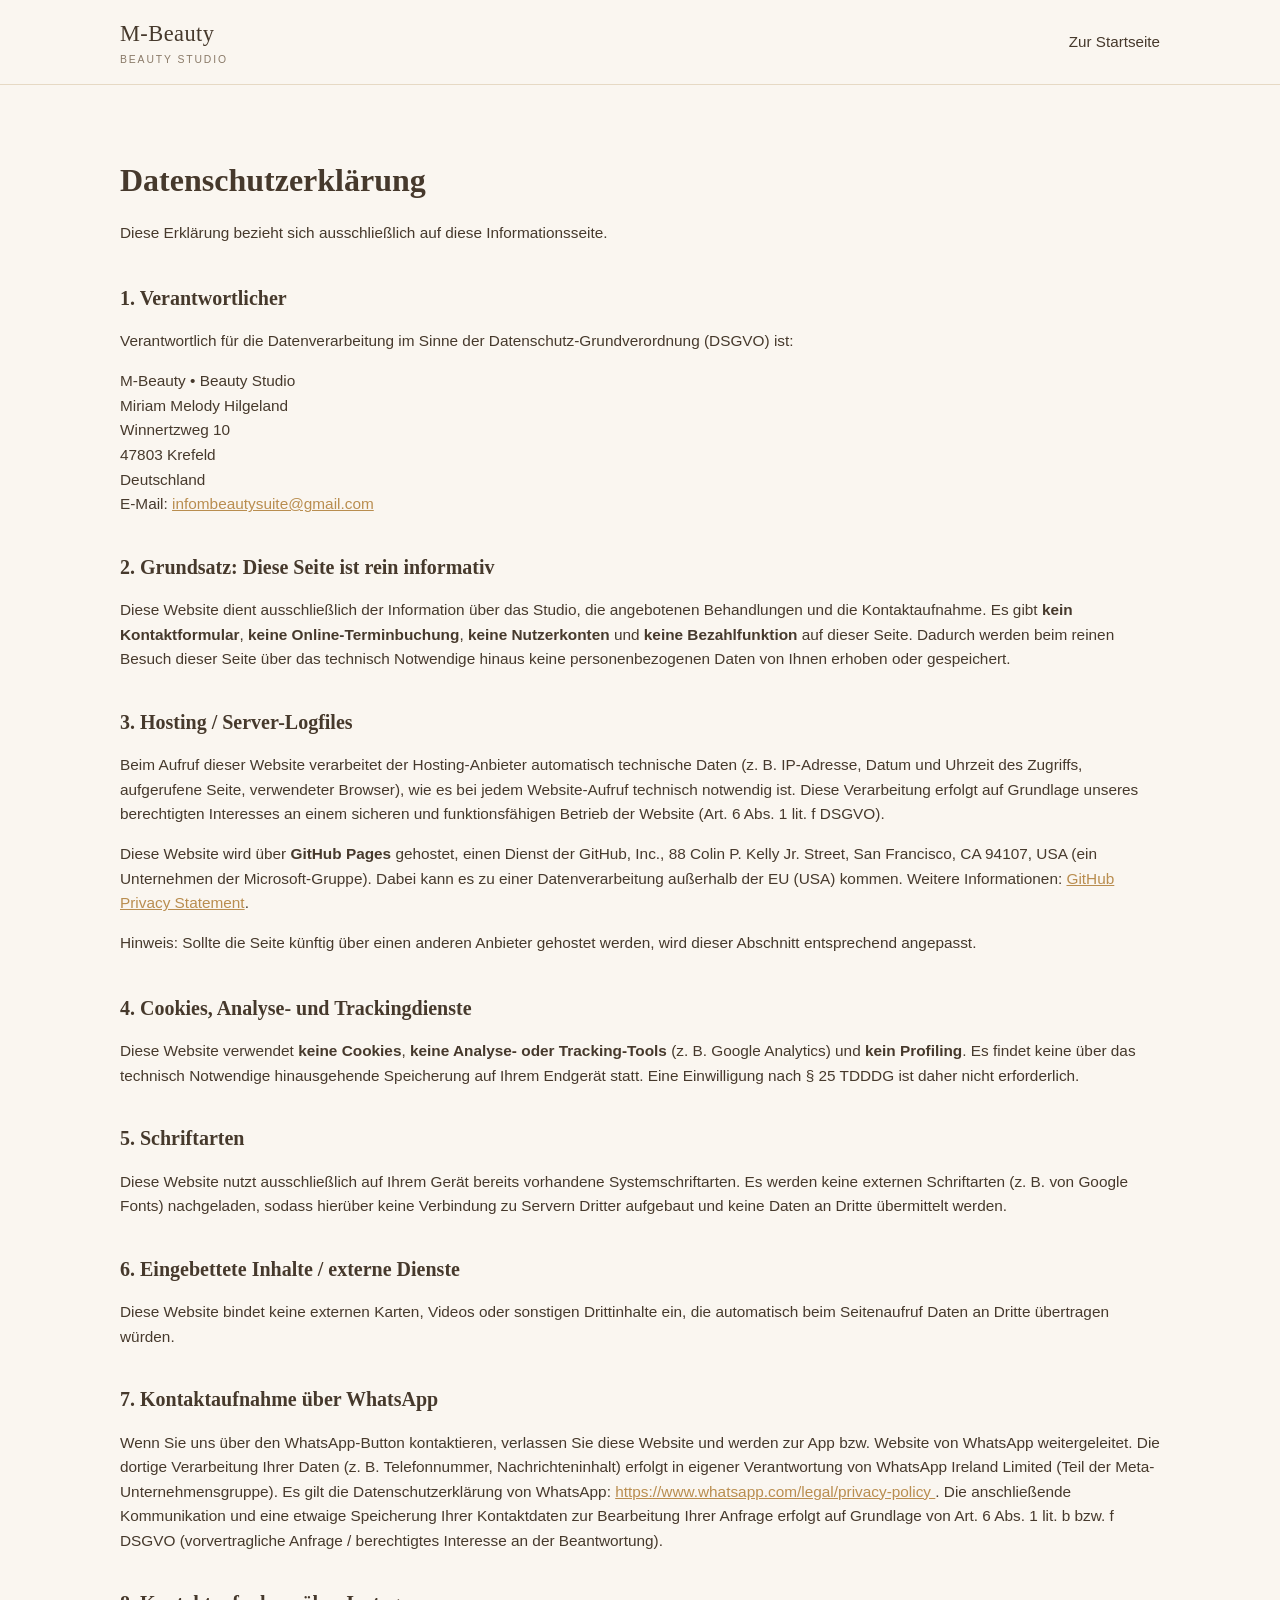
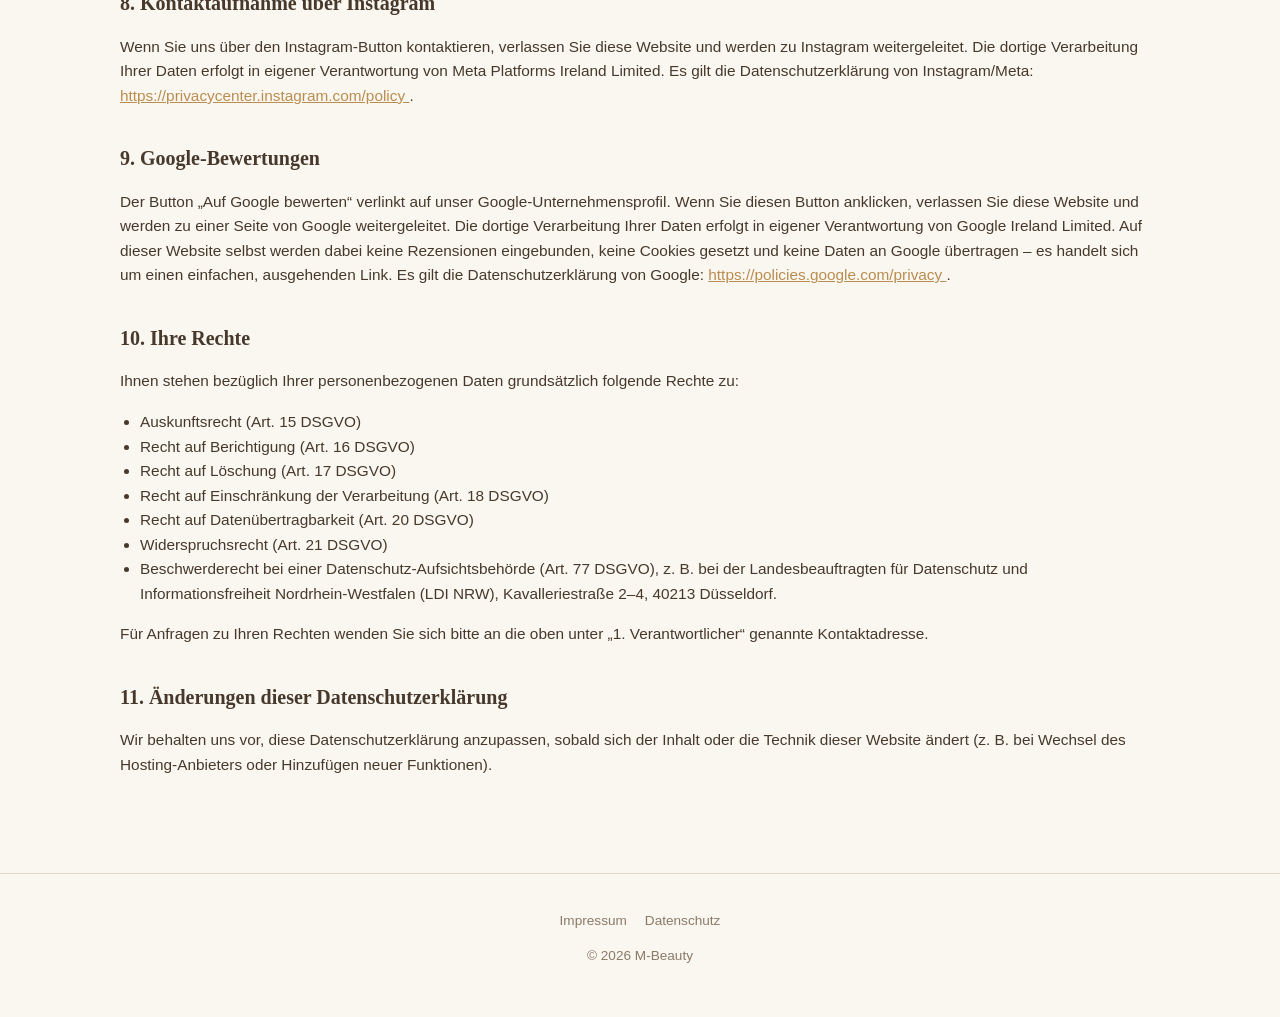
==== commit d053b752: "Add Google review and Instagram follow buttons Adds a quiet "Bewertungen & Social Media" section bet" ====
--- a/website/datenschutz.html
+++ b/website/datenschutz.html
@@ -145,7 +145,26 @@
         >.
       </p>
 
-      <h2>9. Ihre Rechte</h2>
+      <h2>9. Google-Bewertungen</h2>
+      <p>
+        Der Button „Auf Google bewerten“ verlinkt auf unser
+        Google-Unternehmensprofil. Wenn Sie diesen Button anklicken, verlassen
+        Sie diese Website und werden zu einer Seite von Google weitergeleitet.
+        Die dortige Verarbeitung Ihrer Daten erfolgt in eigener Verantwortung
+        von Google Ireland Limited. Auf dieser Website selbst werden dabei keine
+        Rezensionen eingebunden, keine Cookies gesetzt und keine Daten an Google
+        übertragen – es handelt sich um einen einfachen, ausgehenden Link. Es
+        gilt die Datenschutzerklärung von Google:
+        <a
+          href="https://policies.google.com/privacy"
+          target="_blank"
+          rel="noreferrer"
+        >
+          https://policies.google.com/privacy </a
+        >.
+      </p>
+
+      <h2>10. Ihre Rechte</h2>
       <p>
         Ihnen stehen bezüglich Ihrer personenbezogenen Daten grundsätzlich
         folgende Rechte zu:
@@ -169,7 +188,7 @@
         „1. Verantwortlicher“ genannte Kontaktadresse.
       </p>
 
-      <h2>10. Änderungen dieser Datenschutzerklärung</h2>
+      <h2>11. Änderungen dieser Datenschutzerklärung</h2>
       <p>
         Wir behalten uns vor, diese Datenschutzerklärung anzupassen, sobald sich
         der Inhalt oder die Technik dieser Website ändert (z. B. bei Wechsel des
--- a/website/css/style.css
+++ b/website/css/style.css
@@ -271,6 +271,12 @@
   color: var(--color-text);
 }
 
+.btn-google {
+  background: var(--color-card);
+  border-color: var(--color-accent);
+  color: var(--color-text);
+}
+
 /* ---------- Sections ---------- */
 section {
   padding: 64px 0;
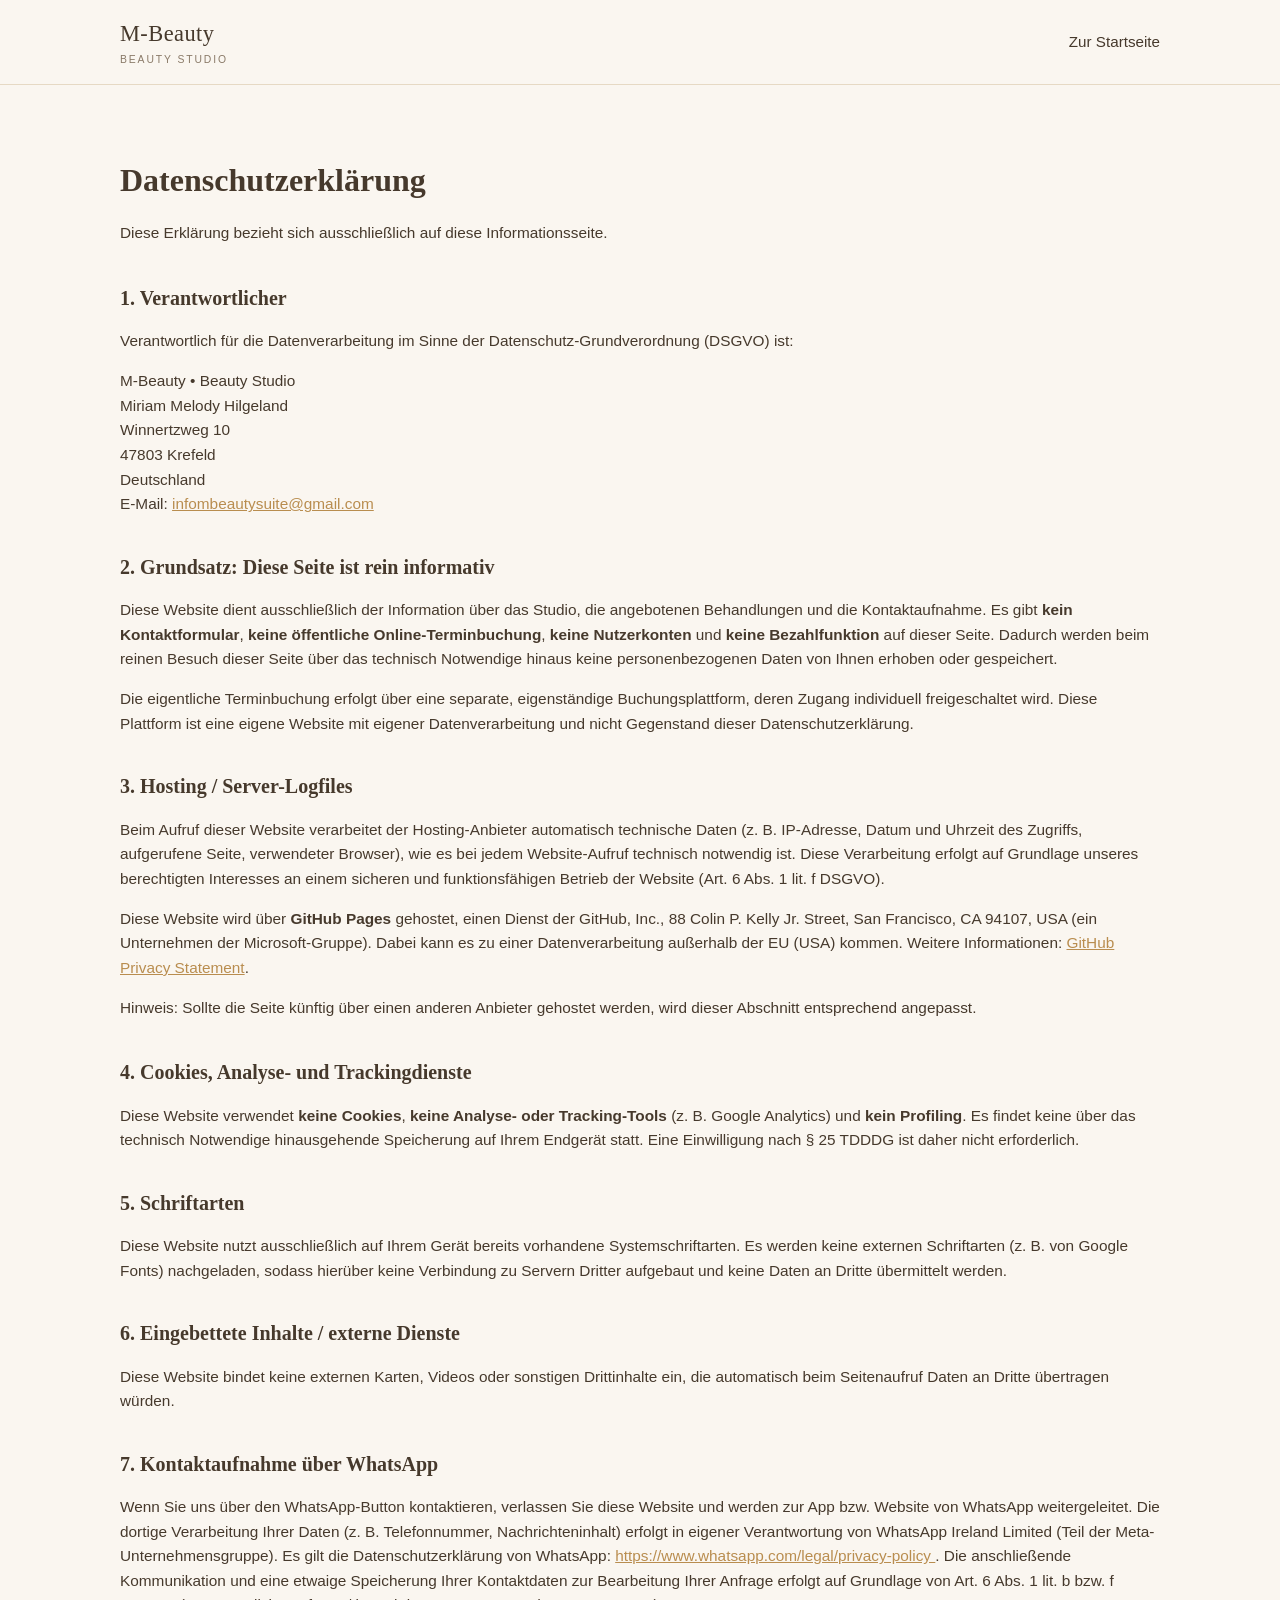
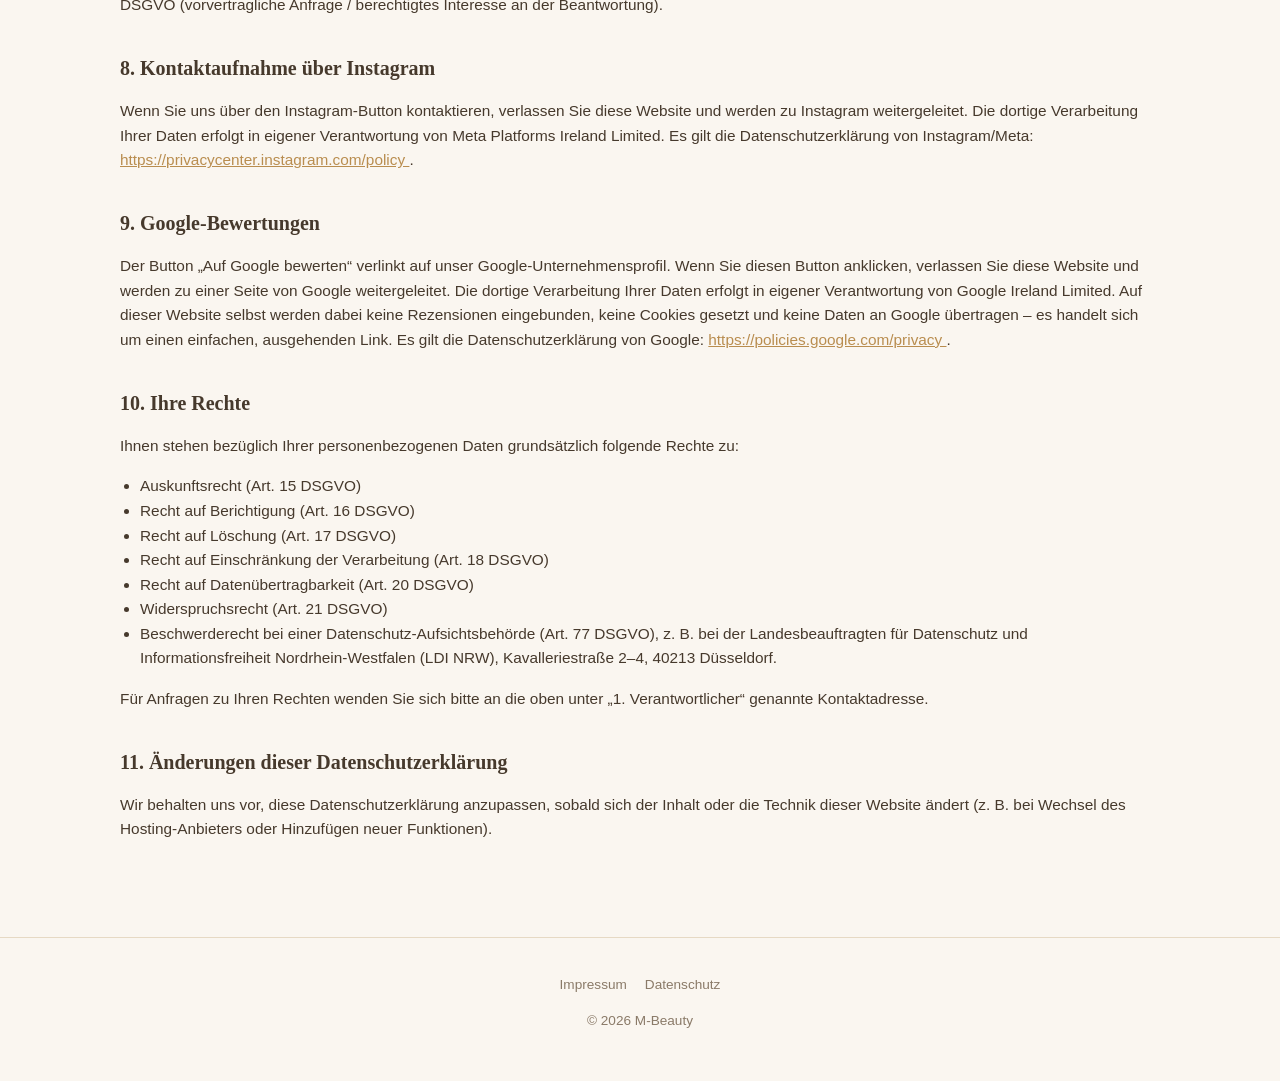
==== commit 81db25c5: "Fix stale "no booking" wording, consolidate contact cards, add testimonials Every "wir arbeiten ohne" ====
--- a/website/datenschutz.html
+++ b/website/datenschutz.html
@@ -52,11 +52,17 @@
         Diese Website dient ausschließlich der Information über das Studio, die
         angebotenen Behandlungen und die Kontaktaufnahme. Es gibt
         <strong>kein Kontaktformular</strong>,
-        <strong>keine Online-Terminbuchung</strong>,
+        <strong>keine öffentliche Online-Terminbuchung</strong>,
         <strong>keine Nutzerkonten</strong> und
         <strong>keine Bezahlfunktion</strong> auf dieser Seite. Dadurch werden
         beim reinen Besuch dieser Seite über das technisch Notwendige hinaus
         keine personenbezogenen Daten von Ihnen erhoben oder gespeichert.
+      </p>
+      <p>
+        Die eigentliche Terminbuchung erfolgt über eine separate, eigenständige
+        Buchungsplattform, deren Zugang individuell freigeschaltet wird. Diese
+        Plattform ist eine eigene Website mit eigener Datenverarbeitung und
+        nicht Gegenstand dieser Datenschutzerklärung.
       </p>
 
       <h2>3. Hosting / Server-Logfiles</h2>
--- a/website/css/style.css
+++ b/website/css/style.css
@@ -1001,6 +1001,20 @@
   text-align: center;
 }
 
+.contact-card h3 {
+  font-family: var(--font-heading);
+  font-weight: 500;
+  font-size: 1.15rem;
+  margin: 0 0 10px;
+  color: var(--color-text);
+}
+
+.contact-divider {
+  margin-top: 24px;
+  padding-top: 24px;
+  border-top: 1px dashed var(--color-border);
+}
+
 .contact-card p {
   color: var(--color-text-muted);
   margin: 0 0 18px;
@@ -1321,3 +1335,41 @@
 .contact-address a {
   color: var(--color-accent);
 }
+
+/* ---------- Testimonials (Bewertungen) ---------- */
+.testimonial-grid {
+  display: grid;
+  grid-template-columns: repeat(auto-fill, minmax(280px, 1fr));
+  gap: 20px;
+  max-width: 900px;
+  margin: 40px auto 0;
+}
+
+.testimonial-card {
+  background: var(--color-card);
+  border: 1px solid var(--color-border);
+  border-radius: var(--radius);
+  padding: 24px;
+  box-shadow: var(--shadow);
+  text-align: left;
+}
+
+.testimonial-stars {
+  color: var(--color-text);
+  letter-spacing: 2px;
+  margin-bottom: 10px;
+}
+
+.testimonial-text {
+  color: var(--color-text);
+  font-size: 0.92rem;
+  line-height: 1.6;
+  margin: 0 0 14px;
+}
+
+.testimonial-author {
+  font-size: 0.82rem;
+  color: var(--color-text-muted);
+  font-weight: 600;
+  margin: 0;
+}
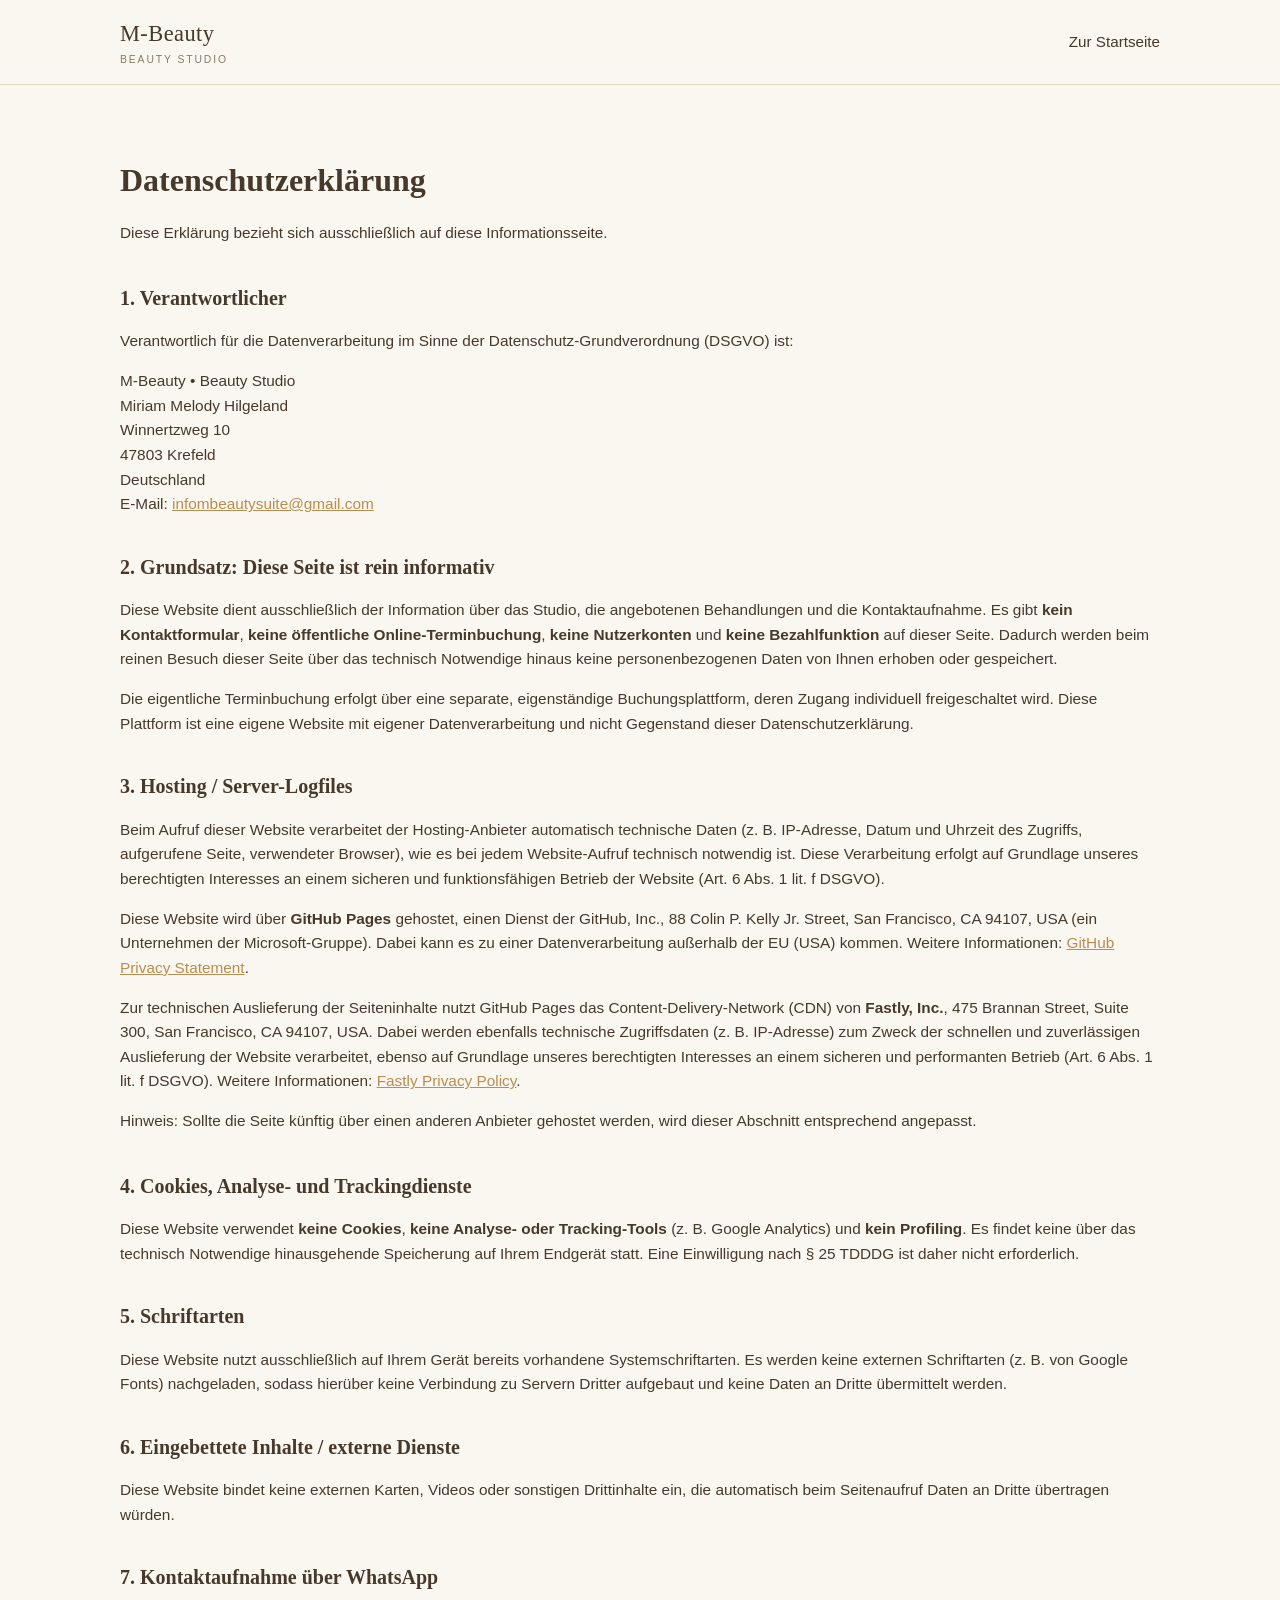
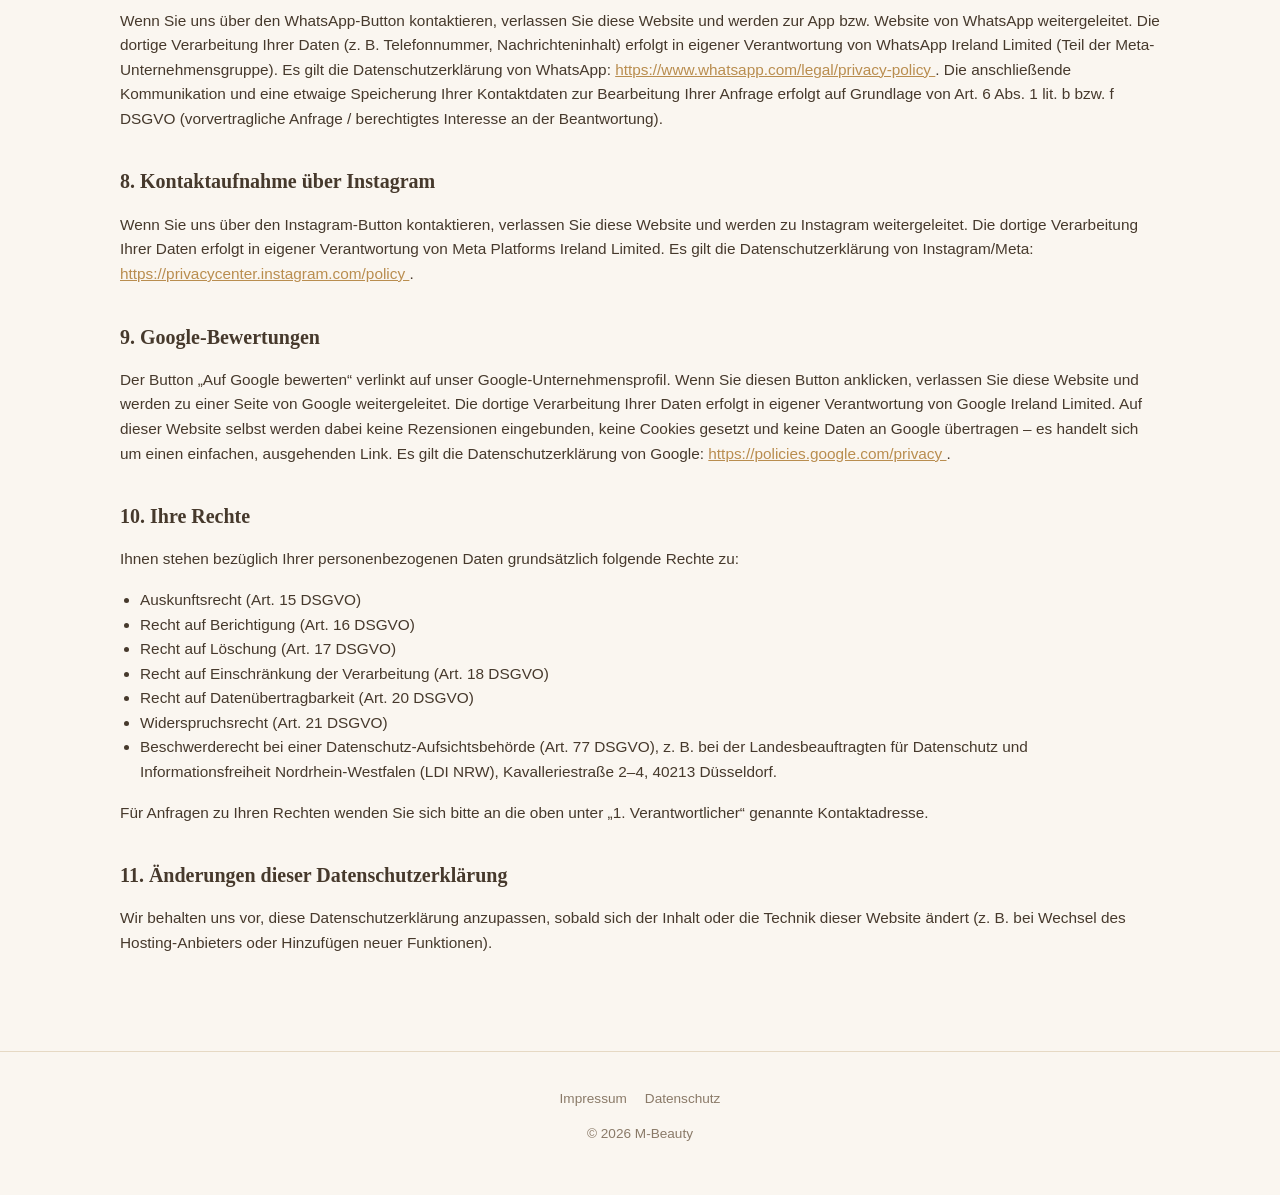
==== commit dc40f916: "Datenschutzerklärung: Fastly-CDN von GitHub Pages ergänzen Ein Datenschutz-Scan hatte Fastly als von" ====
--- a/website/datenschutz.html
+++ b/website/datenschutz.html
@@ -87,6 +87,22 @@
           >GitHub Privacy Statement</a
         >.
       </p>
+      <p>
+        Zur technischen Auslieferung der Seiteninhalte nutzt GitHub Pages das
+        Content-Delivery-Network (CDN) von <strong>Fastly, Inc.</strong>, 475
+        Brannan Street, Suite 300, San Francisco, CA 94107, USA. Dabei werden
+        ebenfalls technische Zugriffsdaten (z. B. IP-Adresse) zum Zweck der
+        schnellen und zuverlässigen Auslieferung der Website verarbeitet, ebenso
+        auf Grundlage unseres berechtigten Interesses an einem sicheren und
+        performanten Betrieb (Art. 6 Abs. 1 lit. f DSGVO). Weitere
+        Informationen:
+        <a
+          href="https://www.fastly.com/privacy/"
+          target="_blank"
+          rel="noreferrer"
+          >Fastly Privacy Policy</a
+        >.
+      </p>
       <p class="legal-updated">
         Hinweis: Sollte die Seite künftig über einen anderen Anbieter gehostet
         werden, wird dieser Abschnitt entsprechend angepasst.
--- a/website/css/style.css
+++ b/website/css/style.css
@@ -21,6 +21,7 @@
   --color-seablue: #4f9b96; /* dezenter Akzent (z. B. Musik-Button aktiv) */
   --color-whatsapp: #3fa16d;
   --color-savings: #256644; /* Ersparnis-Hinweis, WCAG-geprüft auf allen Kartenhintergründen */
+  --color-star: #7a5410; /* Bewertungssterne, WCAG-geprüft auf allen Kartenhintergründen */
   --font-heading:
     Georgia, "Iowan Old Style", "Palatino Linotype", "Times New Roman", serif;
   --font-body:
@@ -1165,7 +1166,7 @@
 /* ---------- Scroll-reveal animation ---------- */
 .reveal {
   opacity: 0;
-  transform: translateY(18px);
+  transform: translateY(18px) scale(0.97);
   transition:
     opacity 0.7s ease,
     transform 0.7s ease;
@@ -1173,7 +1174,7 @@
 
 .reveal.is-visible {
   opacity: 1;
-  transform: translateY(0);
+  transform: translateY(0) scale(1);
 }
 
 @media (prefers-reduced-motion: reduce) {
@@ -1261,6 +1262,7 @@
     --color-accent: #d8b077;
     --color-accent-soft: #4a3a26;
     --color-savings: #6fcf9a;
+    --color-star: #eec878;
   }
 
   .site-header {
@@ -1337,34 +1339,143 @@
 }
 
 /* ---------- Testimonials (Bewertungen) ---------- */
+.testimonials-subheader {
+  text-align: center;
+  max-width: 640px;
+  margin: 48px auto 0;
+}
+
+.testimonials-subheader h3 {
+  font-family: var(--font-heading);
+  font-weight: 500;
+  font-size: 1.5rem;
+  margin: 0 0 8px;
+  color: var(--color-text);
+}
+
+.testimonials-subheader p {
+  color: var(--color-text-muted);
+  margin: 0;
+}
+
 .testimonial-grid {
   display: grid;
   grid-template-columns: repeat(auto-fill, minmax(280px, 1fr));
-  gap: 20px;
-  max-width: 900px;
-  margin: 40px auto 0;
-}
-
+  gap: 28px;
+  max-width: 980px;
+  margin: 32px auto 0;
+}
+
+/* Sprechblasen-Karte: abgerundet, weicher Schatten, dezenter Zipfel */
 .testimonial-card {
+  position: relative;
   background: var(--color-card);
   border: 1px solid var(--color-border);
-  border-radius: var(--radius);
-  padding: 24px;
+  border-radius: 20px;
+  padding: 28px 26px 24px;
   box-shadow: var(--shadow);
   text-align: left;
+  transition:
+    transform 0.25s ease,
+    box-shadow 0.25s ease;
+}
+
+.testimonial-card::after {
+  content: "";
+  position: absolute;
+  left: 32px;
+  bottom: -9px;
+  width: 18px;
+  height: 18px;
+  background: var(--color-card);
+  border-right: 1px solid var(--color-border);
+  border-bottom: 1px solid var(--color-border);
+  border-radius: 0 0 4px 0;
+  transform: rotate(45deg);
+}
+
+@media (hover: hover) {
+  .testimonial-card:hover {
+    transform: translateY(-4px);
+    box-shadow: 0 16px 34px rgba(70, 57, 44, 0.14);
+  }
+}
+
+.testimonial-quote-icon {
+  font-family: var(--font-heading);
+  font-size: 2.8rem;
+  line-height: 1;
+  color: var(--color-accent);
+  opacity: 0.4;
+  margin: -6px 0 -4px;
 }
 
 .testimonial-stars {
-  color: var(--color-text);
+  color: var(--color-star);
   letter-spacing: 2px;
   margin-bottom: 10px;
-}
-
-.testimonial-text {
-  color: var(--color-text);
+  font-size: 0.95rem;
+}
+
+.testimonial-text,
+.testimonial-text-full {
+  color: var(--color-text);
+}
+
+.testimonial-text p,
+.testimonial-text-full p {
   font-size: 0.92rem;
-  line-height: 1.6;
+  line-height: 1.65;
+  margin: 0 0 12px;
+}
+
+.testimonial-text p:last-child,
+.testimonial-text-full p:last-child {
+  margin-bottom: 0;
+}
+
+.testimonial-details {
   margin: 0 0 14px;
+}
+
+.testimonial-details summary {
+  cursor: pointer;
+  list-style: none;
+}
+
+.testimonial-details summary::-webkit-details-marker {
+  display: none;
+}
+
+.testimonial-preview {
+  display: block;
+  color: var(--color-text);
+  font-size: 0.92rem;
+  line-height: 1.65;
+  margin: 0 0 8px;
+}
+
+.testimonial-details[open] .testimonial-preview {
+  display: none;
+}
+
+.testimonial-read-more {
+  display: inline-block;
+  color: var(--color-accent);
+  font-weight: 600;
+  font-size: 0.82rem;
+}
+
+.testimonial-details .testimonial-text-full {
+  margin-top: 12px;
+}
+
+.testimonial-footer {
+  display: flex;
+  align-items: baseline;
+  flex-wrap: wrap;
+  gap: 8px 12px;
+  margin-bottom: 6px;
 }
 
 .testimonial-author {
@@ -1373,3 +1484,19 @@
   font-weight: 600;
   margin: 0;
 }
+
+.testimonial-badge {
+  font-size: 0.68rem;
+  letter-spacing: 0.04em;
+  text-transform: uppercase;
+  color: var(--color-text);
+  background: var(--color-accent-soft);
+  border-radius: 999px;
+  padding: 3px 10px;
+}
+
+.testimonial-source {
+  display: block;
+  font-size: 0.72rem;
+  color: var(--color-text-muted);
+}
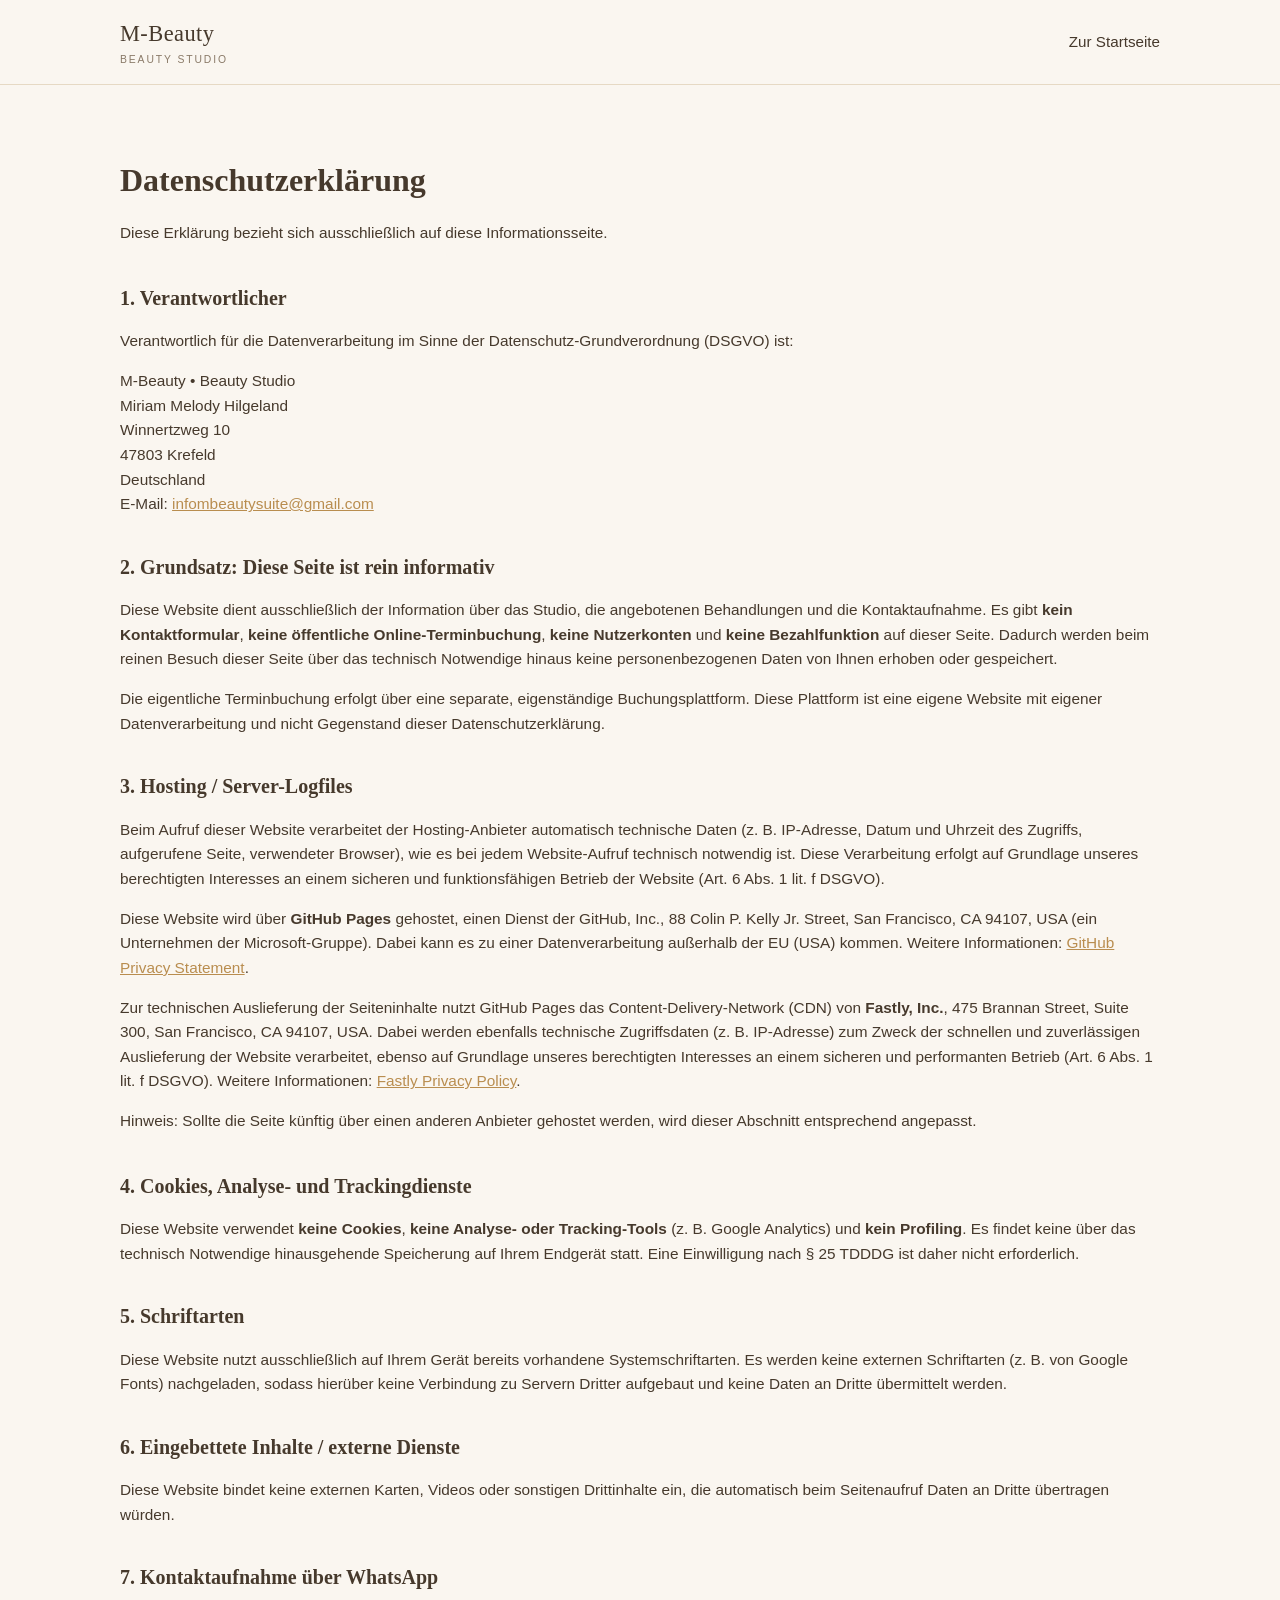
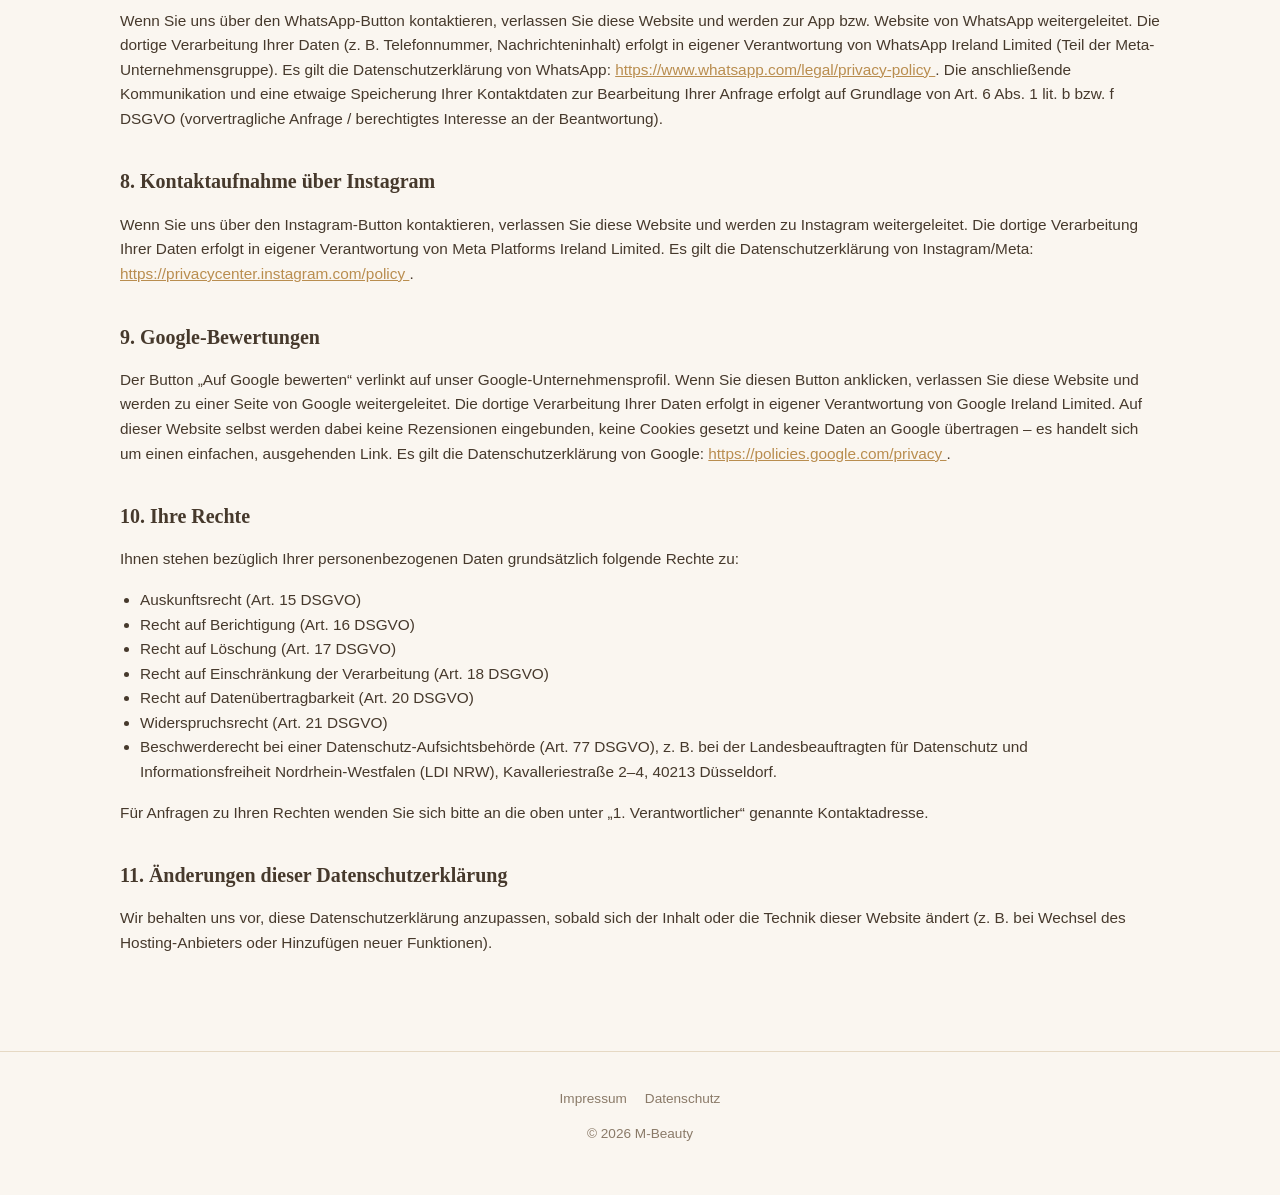
==== commit 9b7fe330: "Neukunden-Zugang: direkten Link statt WhatsApp-Anfrage Neue Kunden melden sich jetzt direkt über htt" ====
--- a/website/datenschutz.html
+++ b/website/datenschutz.html
@@ -60,9 +60,8 @@
       </p>
       <p>
         Die eigentliche Terminbuchung erfolgt über eine separate, eigenständige
-        Buchungsplattform, deren Zugang individuell freigeschaltet wird. Diese
-        Plattform ist eine eigene Website mit eigener Datenverarbeitung und
-        nicht Gegenstand dieser Datenschutzerklärung.
+        Buchungsplattform. Diese Plattform ist eine eigene Website mit eigener
+        Datenverarbeitung und nicht Gegenstand dieser Datenschutzerklärung.
       </p>
 
       <h2>3. Hosting / Server-Logfiles</h2>
